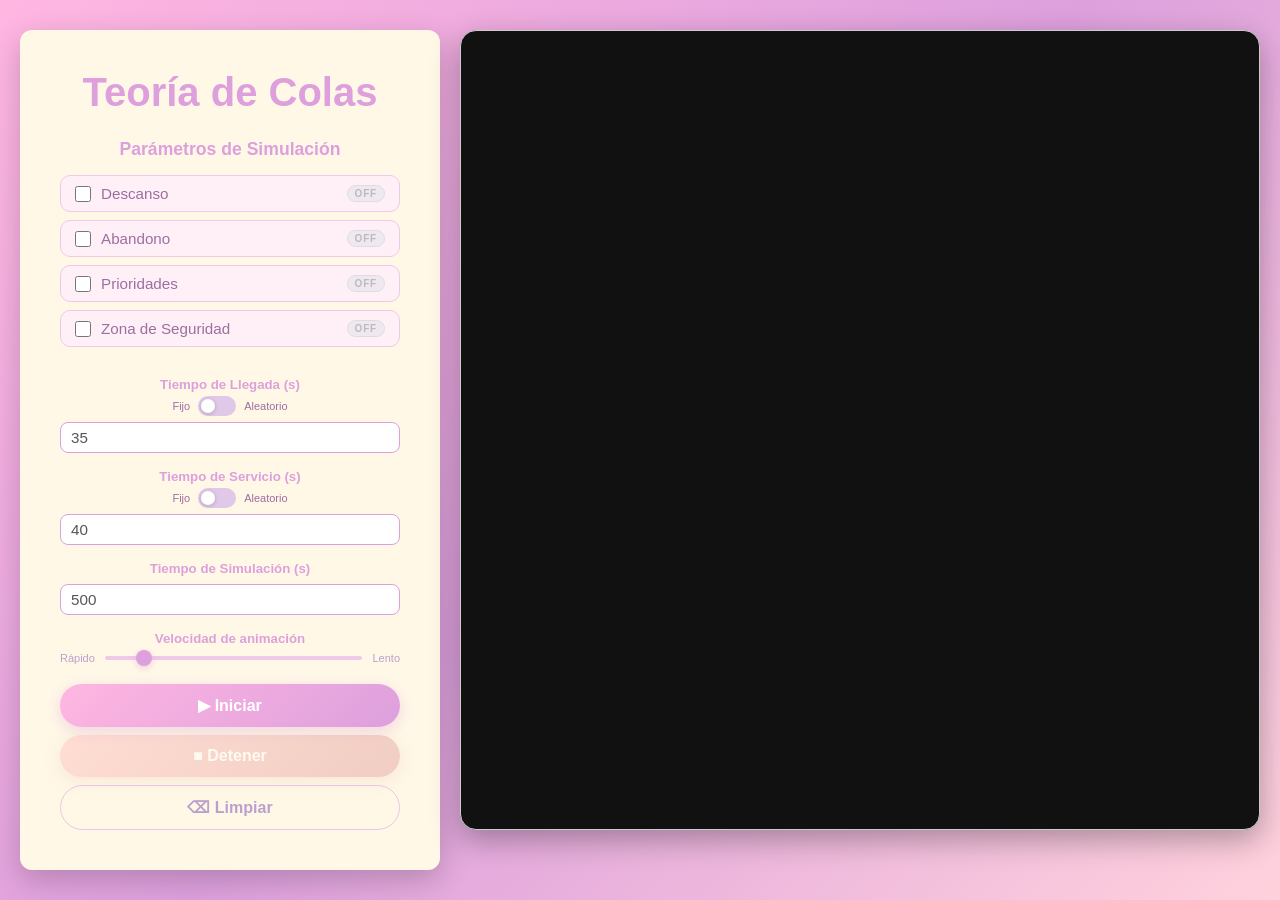
==== index.html @ 607d8e9c "Motor y vista modificados para tiempo aleatorio" ====
<!doctype html>
<html lang="es">
<head>
  <meta charset="UTF-8" />
  <meta name="viewport" content="width=device-width, initial-scale=1.0" />
  <title>Teoría de Colas</title>
  <link rel="stylesheet" href="style.css" />
</head>
<body>

  <div class="layout">

    <!-- COLUMNA IZQUIERDA: config -->
    <div class="container">
      <h1>Teoría de Colas</h1>
      <p><strong>Parámetros de Simulación</strong></p>

      <div class="modifiers">

        <!-- DESCANSO -->
        <div class="mod-item">
          <label class="mod-header">
            <input type="checkbox" class="modificador-check" data-mod="descanso" />
            <span>Descanso</span>
            <span class="mod-badge" id="badge_descanso">OFF</span>
          </label>
          <div class="mod-param" id="param-row_descanso">

            <span class="param-label">Duración descanso ΔD (s)</span>
            <div class="tiempo-control">
              <div class="switch-row">
                <span class="switch-label">Fijo</span>
                <label class="switch">
                  <input type="checkbox" class="modo-switch" data-key="deltaD" disabled />
                  <span class="slider-switch"></span>
                </label>
                <span class="switch-label">Aleatorio</span>
              </div>
              <div class="tc-fijo" id="fijo_deltaD">
                <input type="number" disabled id="param_descanso" placeholder="Descanso (s)" value="60" />
              </div>
              <div class="tc-aleatorio" id="alea_deltaD" style="display:none">
                <input type="number" disabled class="rango-min" data-key="deltaD" placeholder="Mín (s)" value="40" />
                <input type="number" disabled class="rango-max" data-key="deltaD" placeholder="Máx (s)" value="80" />
              </div>
            </div>

            <span class="param-label">Duración trabajo ΔT (s)</span>
            <div class="tiempo-control">
              <div class="switch-row">
                <span class="switch-label">Fijo</span>
                <label class="switch">
                  <input type="checkbox" class="modo-switch" data-key="deltaT" disabled />
                  <span class="slider-switch"></span>
                </label>
                <span class="switch-label">Aleatorio</span>
              </div>
              <div class="tc-fijo" id="fijo_deltaT">
                <input type="number" disabled id="param_descanso_trabajo" placeholder="Trabajo (s)" value="30" />
              </div>
              <div class="tc-aleatorio" id="alea_deltaT" style="display:none">
                <input type="number" disabled class="rango-min" data-key="deltaT" placeholder="Mín (s)" value="20" />
                <input type="number" disabled class="rango-max" data-key="deltaT" placeholder="Máx (s)" value="40" />
              </div>
            </div>

          </div>
        </div>

        <!-- ABANDONO -->
        <div class="mod-item">
          <label class="mod-header">
            <input type="checkbox" class="modificador-check" data-mod="abandono" />
            <span>Abandono</span>
            <span class="mod-badge" id="badge_abandono">OFF</span>
          </label>
          <div class="mod-param" id="param-row_abandono">
            <span class="param-label">Paciencia del cliente (s)</span>
            <div class="tiempo-control">
              <div class="switch-row">
                <span class="switch-label">Fijo</span>
                <label class="switch">
                  <input type="checkbox" class="modo-switch" data-key="abandono" disabled />
                  <span class="slider-switch"></span>
                </label>
                <span class="switch-label">Aleatorio</span>
              </div>
              <div class="tc-fijo" id="fijo_abandono">
                <input type="number" disabled id="param_abandono" placeholder="Paciencia (s)" value="10" />
              </div>
              <div class="tc-aleatorio" id="alea_abandono" style="display:none">
                <input type="number" disabled class="rango-min" data-key="abandono" placeholder="Mín (s)" value="5" />
                <input type="number" disabled class="rango-max" data-key="abandono" placeholder="Máx (s)" value="20" />
              </div>
            </div>
          </div>
        </div>

        <!-- PRIORIDADES -->
        <div class="mod-item">
          <label class="mod-header">
            <input type="checkbox" class="modificador-check" data-mod="prioridades" />
            <span>Prioridades</span>
            <span class="mod-badge" id="badge_prioridades">OFF</span>
          </label>
          <div class="mod-param" id="param-row_prioridades">
            <span class="param-label">Intervalo llegada tipo B (s)</span>
            <input type="number" disabled id="param_prioridades" placeholder="tLL tipo B (s)" value="45" />
          </div>
        </div>

        <!-- SEGURIDAD -->
        <div class="mod-item">
          <label class="mod-header">
            <input type="checkbox" class="modificador-check" data-mod="seguridad" />
            <span>Zona de Seguridad</span>
            <span class="mod-badge" id="badge_seguridad">OFF</span>
          </label>
          <div class="mod-param" id="param-row_seguridad">
            <span class="param-label">Tiempo de cruce ZS (s)</span>
            <div class="tiempo-control">
              <div class="switch-row">
                <span class="switch-label">Fijo</span>
                <label class="switch">
                  <input type="checkbox" class="modo-switch" data-key="seguridad" disabled />
                  <span class="slider-switch"></span>
                </label>
                <span class="switch-label">Aleatorio</span>
              </div>
              <div class="tc-fijo" id="fijo_seguridad">
                <input type="number" disabled id="param_seguridad" placeholder="Tiempo cruce ZS (s)" value="5" />
              </div>
              <div class="tc-aleatorio" id="alea_seguridad" style="display:none">
                <input type="number" disabled class="rango-min" data-key="seguridad" placeholder="Mín (s)" value="3" />
                <input type="number" disabled class="rango-max" data-key="seguridad" placeholder="Máx (s)" value="10" />
              </div>
            </div>
          </div>
        </div>

      </div>

      <br />

      <!-- TIEMPO DE LLEGADA -->
      <h5>Tiempo de Llegada (s)</h5>
      <div class="tiempo-control">
        <div class="switch-row">
          <span class="switch-label">Fijo</span>
          <label class="switch">
            <input type="checkbox" class="modo-switch" data-key="tLL" />
            <span class="slider-switch"></span>
          </label>
          <span class="switch-label">Aleatorio</span>
        </div>
        <div class="tc-fijo" id="fijo_tLL">
          <input type="number" id="tiempoLlegada" value="35" />
        </div>
        <div class="tc-aleatorio" id="alea_tLL" style="display:none">
          <input type="number" class="rango-min" data-key="tLL" placeholder="Mín (s)" value="20" />
          <input type="number" class="rango-max" data-key="tLL" placeholder="Máx (s)" value="50" />
        </div>
      </div>

      <!-- TIEMPO DE SERVICIO -->
      <h5>Tiempo de Servicio (s)</h5>
      <div class="tiempo-control">
        <div class="switch-row">
          <span class="switch-label">Fijo</span>
          <label class="switch">
            <input type="checkbox" class="modo-switch" data-key="tS" />
            <span class="slider-switch"></span>
          </label>
          <span class="switch-label">Aleatorio</span>
        </div>
        <div class="tc-fijo" id="fijo_tS">
          <input type="number" id="tiempoServicio" value="40" />
        </div>
        <div class="tc-aleatorio" id="alea_tS" style="display:none">
          <input type="number" class="rango-min" data-key="tS" placeholder="Mín (s)" value="25" />
          <input type="number" class="rango-max" data-key="tS" placeholder="Máx (s)" value="55" />
        </div>
      </div>

      <h5>Tiempo de Simulación (s)</h5>
      <input type="number" id="tiempoSimulacion" value="500" />

      <h5>Velocidad de animación</h5>
      <div class="slider-row">
        <span class="slider-label">Rápido</span>
        <input type="range" id="velocidad" min="20" max="800" value="120" step="20" />
        <span class="slider-label">Lento</span>
      </div>

      <div class="botones">
        <button id="btnIniciar" onclick="iniciarSimulacion()">▶ Iniciar</button>
        <button id="btnDetener" onclick="detenerSimulacion()" disabled>■ Detener</button>
        <button class="btn-limpiar" onclick="limpiarConsola()">⌫ Limpiar</button>
      </div>
    </div>

    <!-- COLUMNA DERECHA: consola -->
    <div id="consoleBox"></div>

  </div>

  <!-- Orden obligatorio: motor → modificadores → ui -->
  <script src="motor.js"></script>
  <script src="modificadores/descanso.js"></script>
  <script src="modificadores/abandono.js"></script>
  <script src="modificadores/prioridades.js"></script>
  <script src="modificadores/seguridad.js"></script>
  <script src="ui.js"></script>

</body>
</html>
---- style.css ----
/* ─── RESET ─────────────────────────────────────────────────── */
* {
  margin: 0;
  padding: 0;
  box-sizing: border-box;
}

/* ─── BODY — tu gradiente rosa ──────────────────────────────── */
body {
  font-family: 'Segoe UI', Tahoma, Geneva, Verdana, sans-serif;
  background: linear-gradient(135deg, #FFB6E1 0%, #DDA0DD 50%, #FFD1DC 100%);
  min-height: 100vh;
  display: flex;
  justify-content: center;
  align-items: center;
  padding: 20px;
}

/* ─── LAYOUT DOS COLUMNAS ───────────────────────────────────── */
.layout {
  display: flex;
  gap: 20px;
  align-items: flex-start;
  width: 100%;
  max-width: 1700px;
}

/* ─── CONTAINER (columna izquierda) — tu estilo crema ───────── */
.container {
  background-color: #FFF8E7;
  border-radius: 12px;
  box-shadow: 0 10px 30px rgba(0, 0, 0, 0.2);
  padding: 40px;
  text-align: center;
  width: 420px;
  flex-shrink: 0;
}

h1 {
  color: #DDA0DD;
  font-size: 2.5em;
  margin-bottom: 20px;
}

h5 {
  color: #DDA0DD;
  margin-top: 12px;
  margin-bottom: 4px;
}

p {
  color: #DDA0DD;
  font-size: 1.1em;
  line-height: 1.6;
}

/* ─── INPUTS BASE ───────────────────────────────────────────── */
input[type="number"] {
  width: 100%;
  margin-top: 4px;
  margin-bottom: 4px;
  padding: 6px 10px;
  border: 1px solid #DDA0DD;
  border-radius: 8px;
  font-size: 0.95em;
  background: #fff;
  color: #555;
}

/* ─── MODIFICADORES ─────────────────────────────────────────── */
.modifiers {
  display: flex;
  flex-direction: column;
  gap: 8px;
  margin-top: 12px;
}

.mod-item {
  background: #fff0f8;
  border: 1px solid #f0c8e8;
  border-radius: 10px;
  overflow: hidden;
  transition: border-color 0.2s;
}

.mod-item:has(.modificador-check:checked) {
  border-color: #DDA0DD;
}

.mod-header {
  display: flex;
  align-items: center;
  gap: 10px;
  padding: 9px 14px;
  cursor: pointer;
  user-select: none;
}

.mod-header input[type="checkbox"] {
  width: 16px;
  height: 16px;
  accent-color: #DDA0DD;
  cursor: pointer;
  flex-shrink: 0;
}

.mod-header span:nth-child(2) {
  flex: 1;
  text-align: left;
  color: #9b6fa0;
  font-size: 0.95em;
}

/* Badge ON/OFF */
.mod-badge {
  font-size: 10px;
  font-weight: 700;
  letter-spacing: 0.08em;
  color: #bbb;
  background: #f0e8f0;
  border: 1px solid #ddd;
  padding: 2px 7px;
  border-radius: 20px;
  transition: all 0.2s;
}

.mod-badge.on {
  color: #DDA0DD;
  border-color: #DDA0DD;
  background: #fde8ff;
}

/* Panel del parámetro: animación de apertura.
   max-height debe ser suficientemente grande para contener cualquier
   combinación de campos (incluyendo dos bloques fijo/aleatorio en Descanso).
   Usamos 600px como techo generoso; la animación igual se ve fluida. */
.mod-param {
  max-height: 0;
  overflow: hidden;
  transition: max-height 0.4s ease, padding 0.25s;
}

.mod-param.activo {
  max-height: 600px;
  padding: 0 14px 10px;
}

.param-label {
  display: block;
  font-size: 11px;
  color: #9b6fa0;
  text-align: left;
  margin-top: 6px;
  margin-bottom: 2px;
}

.mod-param input[type="number"] {
  width: 100%;
  margin: 0;
  border-color: #e8c8e8;
}

/* ─── SLIDER ────────────────────────────────────────────────── */
.slider-row {
  display: flex;
  align-items: center;
  gap: 10px;
  margin-top: 6px;
}

.slider-label {
  font-size: 11px;
  color: #bba0cc;
  white-space: nowrap;
}

input[type="range"] {
  flex: 1;
  -webkit-appearance: none;
  appearance: none;
  height: 4px;
  background: #f0c8e8;
  border-radius: 2px;
  outline: none;
}

input[type="range"]::-webkit-slider-thumb {
  -webkit-appearance: none;
  width: 16px;
  height: 16px;
  border-radius: 50%;
  background: #DDA0DD;
  cursor: pointer;
  box-shadow: 0 2px 6px rgba(221,160,221,0.5);
}

/* ─── BOTONES ───────────────────────────────────────────────── */
.botones {
  display: flex;
  flex-direction: column;
  gap: 8px;
  margin-top: 20px;
}

button {
  background: linear-gradient(135deg, #FFB6E1 0%, #DDA0DD 100%);
  color: white;
  border: none;
  padding: 12px 30px;
  font-size: 1em;
  border-radius: 25px;
  cursor: pointer;
  font-weight: bold;
  box-shadow: 0 4px 15px rgba(221, 160, 221, 0.4);
  transition: all 0.3s ease;
  width: 100%;
}

button:hover:not(:disabled) {
  transform: translateY(-2px);
  box-shadow: 0 6px 20px rgba(221, 160, 221, 0.6);
}

button:active:not(:disabled) {
  transform: translateY(0);
  box-shadow: 0 2px 10px rgba(221, 160, 221, 0.4);
}

button:disabled {
  opacity: 0.4;
  cursor: not-allowed;
}

/* Botón detener */
#btnDetener {
  background: linear-gradient(135deg, #ffb6b6 0%, #dd9090 100%);
  box-shadow: 0 4px 15px rgba(221, 144, 144, 0.4);
}

/* Botón limpiar */
.btn-limpiar {
  background: transparent;
  color: #bba0cc;
  border: 1.5px solid #e8c8e8;
  box-shadow: none;
}

.btn-limpiar:hover {
  background: #fde8ff;
  color: #DDA0DD;
  transform: translateY(-2px);
  box-shadow: none;
}

/* ─── CONSOLA (columna derecha) — tu estilo oscuro ──────────── */
#consoleBox {
  flex: 1;
  min-width: 0;
  height: calc(100vh - 40px);
  max-height: 800px;
  border: 1px solid #ccc;
  padding: 16px;
  overflow-x: auto;
  overflow-y: auto;
  background: #111;
  color: rgb(253, 234, 255);
  font-family: monospace;
  font-size: 13px;
  border-radius: 16px;
  text-align: center;
  line-height: 1.7;
  box-shadow: 0 10px 30px rgba(0, 0, 0, 0.3);
}

/* Cada fila de la consola no rompe línea para mantener el alineado de tabla */
#consoleBox div {
  white-space: nowrap;
}

#consoleBox::-webkit-scrollbar       { width: 6px; height: 6px; }
#consoleBox::-webkit-scrollbar-track { background: transparent; }
#consoleBox::-webkit-scrollbar-thumb {
  background: #442244;
  border-radius: 3px;
}

/* ─── RESPONSIVE ────────────────────────────────────────────── */
@media (max-width: 800px) {
  .layout {
    flex-direction: column;
    align-items: center;
  }

  .container {
    width: 100%;
    max-width: 500px;
  }

  #consoleBox {
    width: 100%;
    height: 400px;
  }
}
/* ─── TIEMPO-CONTROL (switch fijo/aleatorio + campos) ───────── */
.tiempo-control {
  margin-top: 4px;
  margin-bottom: 4px;
}

.switch-row {
  display: flex;
  align-items: center;
  justify-content: center;
  gap: 8px;
  margin-bottom: 6px;
}

.switch-label {
  font-size: 11px;
  color: #9b6fa0;
  white-space: nowrap;
}

/* Toggle switch */
.switch {
  position: relative;
  display: inline-block;
  width: 38px;
  height: 20px;
  flex-shrink: 0;
}

.switch input {
  opacity: 0;
  width: 0;
  height: 0;
}

.slider-switch {
  position: absolute;
  cursor: pointer;
  inset: 0;
  background: #e0c8e8;
  border-radius: 20px;
  transition: background 0.25s;
}

.slider-switch::before {
  content: "";
  position: absolute;
  width: 14px;
  height: 14px;
  left: 3px;
  top: 3px;
  background: white;
  border-radius: 50%;
  transition: transform 0.25s;
  box-shadow: 0 1px 4px rgba(0,0,0,0.2);
}

.switch input:checked + .slider-switch {
  background: #DDA0DD;
}

.switch input:checked + .slider-switch::before {
  transform: translateX(18px);
}

.switch input:disabled + .slider-switch {
  opacity: 0.4;
  cursor: not-allowed;
}

/* Campos fijo y aleatorio */
.tc-fijo input[type="number"],
.tc-aleatorio input[type="number"] {
  width: 100%;
  margin: 0 0 4px 0;
}

.tc-aleatorio {
  display: flex;
  gap: 6px;
}

.tc-aleatorio input[type="number"] {
  flex: 1;
  margin: 0;
}

/* Error de rango */
.rango-error {
  font-size: 11px;
  color: #d44;
  text-align: left;
  margin-top: 2px;
  display: none;
}

.rango-error.visible {
  display: block;
}
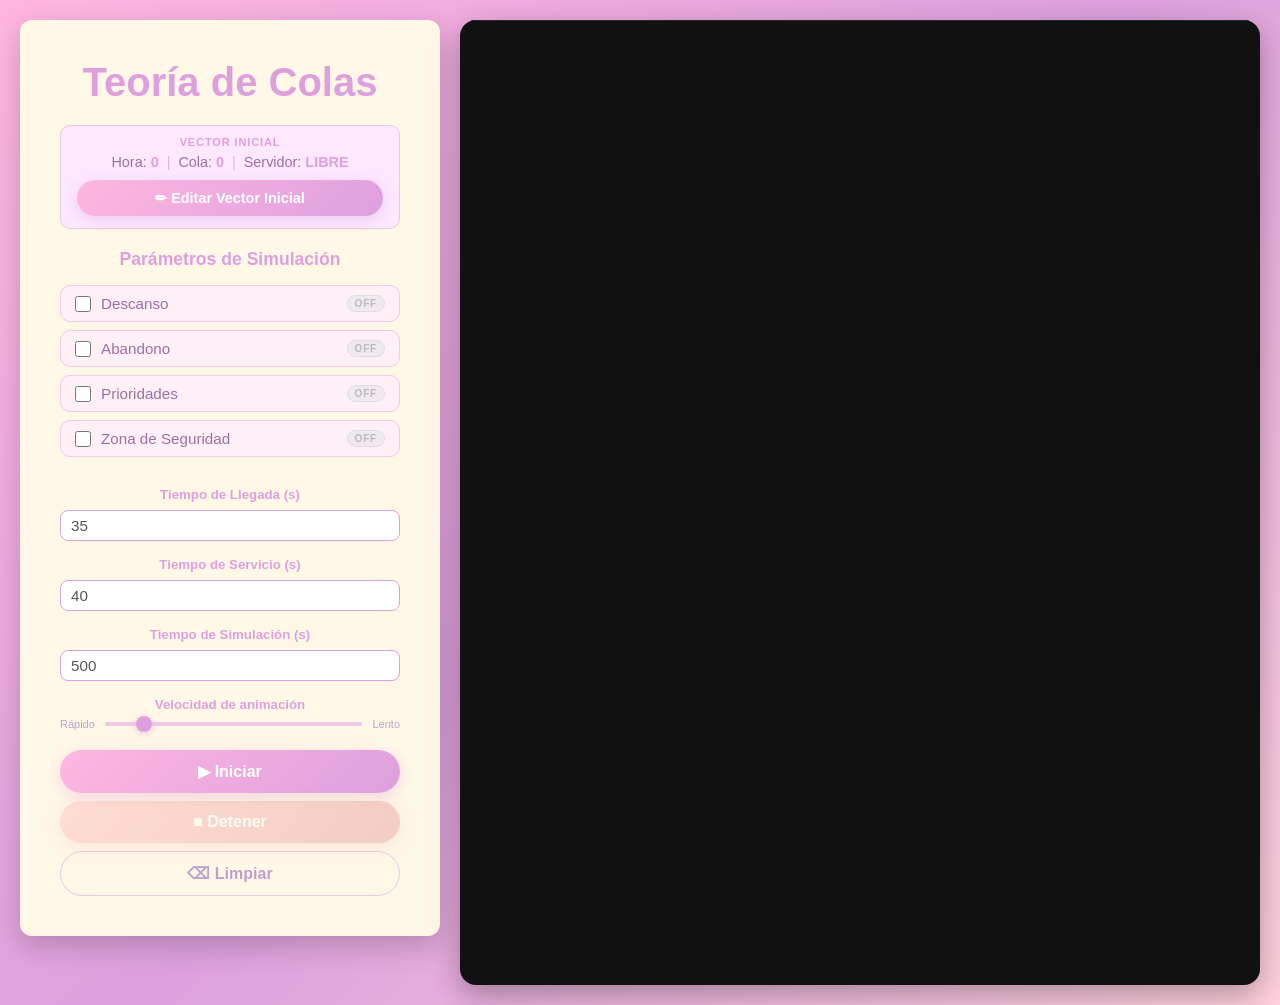
==== commit b1526dcb: "add vector inicial display and editable modal with modifier support Co-Authored-By: Claude Sonnet 4." ====
--- a/index.html
+++ b/index.html
@@ -12,12 +12,26 @@
 
     <!-- COLUMNA IZQUIERDA: config -->
     <div class="container">
+
       <h1>Teoría de Colas</h1>
+
+      <!-- ─── VECTOR INICIAL ─────────────────────────────────── -->
+      <div class="vector-display">
+        <span class="vector-title">Vector Inicial</span>
+        <div class="vector-values">
+          <span>Hora:&nbsp;<b id="vi_disp_hora">0</b></span>
+          <span class="vi-sep">|</span>
+          <span>Cola:&nbsp;<b id="vi_disp_cola">0</b></span>
+          <span class="vi-sep">|</span>
+          <span>Servidor:&nbsp;<b id="vi_disp_servidor">LIBRE</b></span>
+        </div>
+        <button onclick="abrirModalVector()">✏ Editar Vector Inicial</button>
+      </div>
+
       <p><strong>Parámetros de Simulación</strong></p>
 
       <div class="modifiers">
 
-        <!-- DESCANSO -->
         <div class="mod-item">
           <label class="mod-header">
             <input type="checkbox" class="modificador-check" data-mod="descanso" />
@@ -25,49 +39,13 @@
             <span class="mod-badge" id="badge_descanso">OFF</span>
           </label>
           <div class="mod-param" id="param-row_descanso">
-
             <span class="param-label">Duración descanso ΔD (s)</span>
-            <div class="tiempo-control">
-              <div class="switch-row">
-                <span class="switch-label">Fijo</span>
-                <label class="switch">
-                  <input type="checkbox" class="modo-switch" data-key="deltaD" disabled />
-                  <span class="slider-switch"></span>
-                </label>
-                <span class="switch-label">Aleatorio</span>
-              </div>
-              <div class="tc-fijo" id="fijo_deltaD">
-                <input type="number" disabled id="param_descanso" placeholder="Descanso (s)" value="60" />
-              </div>
-              <div class="tc-aleatorio" id="alea_deltaD" style="display:none">
-                <input type="number" disabled class="rango-min" data-key="deltaD" placeholder="Mín (s)" value="40" />
-                <input type="number" disabled class="rango-max" data-key="deltaD" placeholder="Máx (s)" value="80" />
-              </div>
-            </div>
-
+            <input type="number" disabled id="param_descanso" placeholder="Descanso (s)" value="60" />
             <span class="param-label">Duración trabajo ΔT (s)</span>
-            <div class="tiempo-control">
-              <div class="switch-row">
-                <span class="switch-label">Fijo</span>
-                <label class="switch">
-                  <input type="checkbox" class="modo-switch" data-key="deltaT" disabled />
-                  <span class="slider-switch"></span>
-                </label>
-                <span class="switch-label">Aleatorio</span>
-              </div>
-              <div class="tc-fijo" id="fijo_deltaT">
-                <input type="number" disabled id="param_descanso_trabajo" placeholder="Trabajo (s)" value="30" />
-              </div>
-              <div class="tc-aleatorio" id="alea_deltaT" style="display:none">
-                <input type="number" disabled class="rango-min" data-key="deltaT" placeholder="Mín (s)" value="20" />
-                <input type="number" disabled class="rango-max" data-key="deltaT" placeholder="Máx (s)" value="40" />
-              </div>
-            </div>
-
+            <input type="number" disabled id="param_descanso_trabajo" placeholder="Trabajo (s)" value="30" />
           </div>
         </div>
 
-        <!-- ABANDONO -->
         <div class="mod-item">
           <label class="mod-header">
             <input type="checkbox" class="modificador-check" data-mod="abandono" />
@@ -75,28 +53,10 @@
             <span class="mod-badge" id="badge_abandono">OFF</span>
           </label>
           <div class="mod-param" id="param-row_abandono">
-            <span class="param-label">Paciencia del cliente (s)</span>
-            <div class="tiempo-control">
-              <div class="switch-row">
-                <span class="switch-label">Fijo</span>
-                <label class="switch">
-                  <input type="checkbox" class="modo-switch" data-key="abandono" disabled />
-                  <span class="slider-switch"></span>
-                </label>
-                <span class="switch-label">Aleatorio</span>
-              </div>
-              <div class="tc-fijo" id="fijo_abandono">
-                <input type="number" disabled id="param_abandono" placeholder="Paciencia (s)" value="10" />
-              </div>
-              <div class="tc-aleatorio" id="alea_abandono" style="display:none">
-                <input type="number" disabled class="rango-min" data-key="abandono" placeholder="Mín (s)" value="5" />
-                <input type="number" disabled class="rango-max" data-key="abandono" placeholder="Máx (s)" value="20" />
-              </div>
-            </div>
+            <input type="number" disabled id="param_abandono" placeholder="Paciencia (s)" value="10" />
           </div>
         </div>
 
-        <!-- PRIORIDADES -->
         <div class="mod-item">
           <label class="mod-header">
             <input type="checkbox" class="modificador-check" data-mod="prioridades" />
@@ -109,7 +69,6 @@
           </div>
         </div>
 
-        <!-- SEGURIDAD -->
         <div class="mod-item">
           <label class="mod-header">
             <input type="checkbox" class="modificador-check" data-mod="seguridad" />
@@ -117,24 +76,7 @@
             <span class="mod-badge" id="badge_seguridad">OFF</span>
           </label>
           <div class="mod-param" id="param-row_seguridad">
-            <span class="param-label">Tiempo de cruce ZS (s)</span>
-            <div class="tiempo-control">
-              <div class="switch-row">
-                <span class="switch-label">Fijo</span>
-                <label class="switch">
-                  <input type="checkbox" class="modo-switch" data-key="seguridad" disabled />
-                  <span class="slider-switch"></span>
-                </label>
-                <span class="switch-label">Aleatorio</span>
-              </div>
-              <div class="tc-fijo" id="fijo_seguridad">
-                <input type="number" disabled id="param_seguridad" placeholder="Tiempo cruce ZS (s)" value="5" />
-              </div>
-              <div class="tc-aleatorio" id="alea_seguridad" style="display:none">
-                <input type="number" disabled class="rango-min" data-key="seguridad" placeholder="Mín (s)" value="3" />
-                <input type="number" disabled class="rango-max" data-key="seguridad" placeholder="Máx (s)" value="10" />
-              </div>
-            </div>
+            <input type="number" disabled id="param_seguridad" placeholder="Tiempo cruce ZS (s)" value="5" />
           </div>
         </div>
 
@@ -142,45 +84,11 @@
 
       <br />
 
-      <!-- TIEMPO DE LLEGADA -->
       <h5>Tiempo de Llegada (s)</h5>
-      <div class="tiempo-control">
-        <div class="switch-row">
-          <span class="switch-label">Fijo</span>
-          <label class="switch">
-            <input type="checkbox" class="modo-switch" data-key="tLL" />
-            <span class="slider-switch"></span>
-          </label>
-          <span class="switch-label">Aleatorio</span>
-        </div>
-        <div class="tc-fijo" id="fijo_tLL">
-          <input type="number" id="tiempoLlegada" value="35" />
-        </div>
-        <div class="tc-aleatorio" id="alea_tLL" style="display:none">
-          <input type="number" class="rango-min" data-key="tLL" placeholder="Mín (s)" value="20" />
-          <input type="number" class="rango-max" data-key="tLL" placeholder="Máx (s)" value="50" />
-        </div>
-      </div>
+      <input type="number" id="tiempoLlegada" value="35" />
 
-      <!-- TIEMPO DE SERVICIO -->
       <h5>Tiempo de Servicio (s)</h5>
-      <div class="tiempo-control">
-        <div class="switch-row">
-          <span class="switch-label">Fijo</span>
-          <label class="switch">
-            <input type="checkbox" class="modo-switch" data-key="tS" />
-            <span class="slider-switch"></span>
-          </label>
-          <span class="switch-label">Aleatorio</span>
-        </div>
-        <div class="tc-fijo" id="fijo_tS">
-          <input type="number" id="tiempoServicio" value="40" />
-        </div>
-        <div class="tc-aleatorio" id="alea_tS" style="display:none">
-          <input type="number" class="rango-min" data-key="tS" placeholder="Mín (s)" value="25" />
-          <input type="number" class="rango-max" data-key="tS" placeholder="Máx (s)" value="55" />
-        </div>
-      </div>
+      <input type="number" id="tiempoServicio" value="40" />
 
       <h5>Tiempo de Simulación (s)</h5>
       <input type="number" id="tiempoSimulacion" value="500" />
@@ -199,9 +107,34 @@
       </div>
     </div>
 
-    <!-- COLUMNA DERECHA: consola -->
-    <div id="consoleBox"></div>
+    <!-- COLUMNA DERECHA: panel de salida -->
+    <div id="outputPanel">
+      <div id="infoBar"></div>
+      <div id="tableWrapper">
+        <table id="eventTable">
+          <thead id="eventHead"></thead>
+          <tbody id="eventBody"></tbody>
+        </table>
+      </div>
+    </div>
 
+  </div>
+
+  <!-- ─── MODAL VECTOR INICIAL ────────────────────────────── -->
+  <div class="modal-overlay" id="modalVector">
+    <div class="modal-box">
+      <div class="modal-header">
+        <span class="modal-title">Editar Vector Inicial</span>
+        <button class="modal-close-btn" onclick="cerrarModalVector()">✕</button>
+      </div>
+      <div class="modal-scroll-wrap">
+        <div id="vectorModalContent"></div>
+      </div>
+      <div class="modal-footer">
+        <button onclick="guardarVectorInicial()">✓ Guardar</button>
+        <button class="btn-limpiar" onclick="resetVectorInicial()">⌫ Restablecer</button>
+      </div>
+    </div>
   </div>
 
   <!-- Orden obligatorio: motor → modificadores → ui -->
@@ -213,4 +146,4 @@
   <script src="ui.js"></script>
 
 </body>
-</html>
+</html>
--- a/style.css
+++ b/style.css
@@ -130,18 +130,15 @@
   background: #fde8ff;
 }
 
-/* Panel del parámetro: animación de apertura.
-   max-height debe ser suficientemente grande para contener cualquier
-   combinación de campos (incluyendo dos bloques fijo/aleatorio en Descanso).
-   Usamos 600px como techo generoso; la animación igual se ve fluida. */
+/* Panel del parámetro: animación de apertura */
 .mod-param {
   max-height: 0;
   overflow: hidden;
-  transition: max-height 0.4s ease, padding 0.25s;
+  transition: max-height 0.25s ease, padding 0.25s;
 }
 
 .mod-param.activo {
-  max-height: 600px;
+  max-height: 140px;
   padding: 0 14px 10px;
 }
 
@@ -252,37 +249,393 @@
   box-shadow: none;
 }
 
-/* ─── CONSOLA (columna derecha) — tu estilo oscuro ──────────── */
-#consoleBox {
+/* ─── OUTPUT PANEL (columna derecha) ────────────────────────── */
+#outputPanel {
   flex: 1;
   min-width: 0;
-  height: calc(100vh - 40px);
-  max-height: 800px;
-  border: 1px solid #ccc;
-  padding: 16px;
+  height: 965px;
+  max-height: 965px;
+  display: flex;
+  flex-direction: column;
+  background: #111;
+  border-radius: 16px;
+  overflow: hidden;
+  box-shadow: 0 10px 30px rgba(0, 0, 0, 0.3);
+}
+
+/* ─── INFO BAR (parámetros izq | estadísticas der) ──────────── */
+#infoBar {
+  display: flex;
+  align-items: stretch;
+  background: #1a1a1a;
+  border-bottom: 1px solid #2a2a2a;
+  flex-shrink: 0;
+  min-height: 0;
+}
+
+#infoLeft, #infoRight {
+  flex: 1;
+  padding: 14px 18px;
+  font-family: monospace;
+  font-size: 12px;
+  color: #aaa;
+  overflow-y: auto;
+  max-height: 190px;
+}
+
+#infoLeft  { border-right: 1px solid #2a2a2a; }
+
+#infoLeft::-webkit-scrollbar, #infoRight::-webkit-scrollbar { width: 4px; }
+#infoLeft::-webkit-scrollbar-track, #infoRight::-webkit-scrollbar-track { background: transparent; }
+#infoLeft::-webkit-scrollbar-thumb, #infoRight::-webkit-scrollbar-thumb { background: #442244; border-radius: 3px; }
+
+/* Título de sección */
+.info-title {
+  font-size: 12px;
+  font-weight: 700;
+  color: #fde8ff;
+  letter-spacing: 0.05em;
+  margin-bottom: 8px;
+}
+
+/* Separador horizontal */
+.info-sep {
+  border: none;
+  border-top: 1px solid #2a2a2a;
+  margin: 8px 0;
+}
+
+/* Fila de parámetros: clave + valor destacado */
+.info-params {
+  color: #777;
+  line-height: 2;
+  margin-bottom: 10px;
+}
+.info-params b { color: #fde8ff; font-weight: 600; }
+.param-sep     { color: #333; }
+
+/* Etiqueta pequeña sobre los badges */
+.info-label {
+  font-size: 10px;
+  color: #555;
+  letter-spacing: 0.08em;
+  text-transform: uppercase;
+  margin-bottom: 7px;
+  margin-top: 6px;
+}
+
+/* Contenedor de badges de modificadores */
+.mod-badges { display: flex; flex-wrap: wrap; gap: 6px; }
+
+.mod-badge-pill {
+  font-size: 10px;
+  font-weight: 700;
+  padding: 3px 10px;
+  border-radius: 20px;
+  letter-spacing: 0.07em;
+  text-transform: uppercase;
+  white-space: nowrap;
+}
+
+.mod-badge-pill.descanso    { color: #7fefaa; background: rgba(26, 74, 34, 0.55); border: 1px solid #2d9a45; }
+.mod-badge-pill.abandono    { color: #ffc55a; background: rgba(74, 52,  0, 0.55); border: 1px solid #c8880a; }
+.mod-badge-pill.seguridad   { color: #6bb8ff; background: rgba(13, 42, 90, 0.55); border: 1px solid #2068cc; }
+.mod-badge-pill.prioridades { color: #c47dff; background: rgba(58, 13, 96, 0.55); border: 1px solid #7a30cc; }
+
+/* Filas de estadísticas */
+.stat-row {
+  display: flex;
+  justify-content: space-between;
+  padding: 4px 0;
+  line-height: 1.7;
+}
+.stat-label { color: #888; }
+.stat-value { color: #fde8ff; font-weight: 700; }
+
+/* ─── TABLE WRAPPER (scroll interno) ────────────────────────── */
+#tableWrapper {
+  flex: 1;
+  min-height: 0;
+  overflow-y: auto;
+  overflow-x: auto;
+}
+
+#tableWrapper::-webkit-scrollbar       { width: 6px; height: 6px; }
+#tableWrapper::-webkit-scrollbar-track { background: transparent; }
+#tableWrapper::-webkit-scrollbar-thumb { background: #442244; border-radius: 3px; }
+
+/* ─── TABLA DE EVENTOS ──────────────────────────────────────── */
+#eventTable {
+  width: 100%;
+  border-collapse: separate;
+  border-spacing: 0;
+  font-family: monospace;
+  font-size: 12px;
+  color: #eee;
+}
+
+/* Encabezados: sticky + fondo oscuro base */
+#eventTable th {
+  position: sticky;
+  top: 0;
+  z-index: 10;
+  padding: 9px 12px;
+  text-align: center;
+  font-weight: 700;
+  font-size: 11px;
+  letter-spacing: 0.06em;
+  white-space: nowrap;
+  background: #222;
+  color: #ccc;
+  border-right: 1px solid #333;
+  border-bottom: 2px solid #444;
+  min-width: 90px;
+}
+
+#eventTable th:first-child { min-width: 140px; text-align: left; padding-left: 14px; }
+
+/* Celdas de datos */
+#eventTable td {
+  padding: 5px 12px;
+  text-align: center;
+  white-space: nowrap;
+  border-right: 1px solid #1e1e1e;
+  border-bottom: 1px solid #1a1a1a;
+  background: #111;
+}
+
+#eventTable td:first-child { text-align: left; padding-left: 14px; }
+
+/* Filas alternas ligeramente más claras */
+#eventBody tr:nth-child(even) td { background: #161616; }
+
+/* ─── SEPARADOR VISUAL base → modificadores ─────────────────── */
+#eventTable th.sep-left,
+#eventTable td.sep-left {
+  border-left: 2px solid #555;
+}
+
+/* ─── COLORES POR MODIFICADOR ───────────────────────────────── */
+
+/* Descanso — verde */
+#eventTable th.mod-descanso {
+  background: #1a4a22;
+  color: #7fefaa;
+  border-bottom-color: #2d9a45;
+  border-right-color: #245c2e;
+}
+#eventTable td.mod-descanso                         { background: rgba(26,  74, 34, 0.18); }
+#eventBody tr:nth-child(even) td.mod-descanso       { background: rgba(26,  74, 34, 0.28); }
+
+/* Abandono — ámbar */
+#eventTable th.mod-abandono {
+  background: #4a3400;
+  color: #ffc55a;
+  border-bottom-color: #c8880a;
+  border-right-color: #5e4200;
+}
+#eventTable td.mod-abandono                         { background: rgba(74,  52,  0, 0.18); }
+#eventBody tr:nth-child(even) td.mod-abandono       { background: rgba(74,  52,  0, 0.28); }
+
+/* Seguridad — azul */
+#eventTable th.mod-seguridad {
+  background: #0d2a5a;
+  color: #6bb8ff;
+  border-bottom-color: #2068cc;
+  border-right-color: #112f66;
+}
+#eventTable td.mod-seguridad                        { background: rgba(13,  42, 90, 0.20); }
+#eventBody tr:nth-child(even) td.mod-seguridad      { background: rgba(13,  42, 90, 0.30); }
+
+/* Prioridades — violeta */
+#eventTable th.mod-prioridades {
+  background: #3a0d60;
+  color: #c47dff;
+  border-bottom-color: #7a30cc;
+  border-right-color: #430f6e;
+}
+#eventTable td.mod-prioridades                      { background: rgba(58,  13, 96, 0.18); }
+#eventBody tr:nth-child(even) td.mod-prioridades    { background: rgba(58,  13, 96, 0.28); }
+
+/* ─── VECTOR INICIAL DISPLAY ─────────────────────────────────── */
+.vector-display {
+  background: #fde8ff;
+  border: 1px solid #e8c8e8;
+  border-radius: 10px;
+  padding: 10px 16px 12px;
+  margin-bottom: 16px;
+  text-align: center;
+}
+
+.vector-title {
+  display: block;
+  font-size: 11px;
+  font-weight: 700;
+  letter-spacing: 0.08em;
+  color: #DDA0DD;
+  text-transform: uppercase;
+  margin-bottom: 6px;
+}
+
+.vector-values {
+  display: flex;
+  justify-content: center;
+  align-items: center;
+  gap: 8px;
+  font-size: 0.9em;
+  color: #9b6fa0;
+  margin-bottom: 10px;
+  flex-wrap: wrap;
+}
+
+.vector-values b { color: #DDA0DD; }
+.vi-sep { color: #d8b8e0; }
+
+.vector-display > button {
+  width: 100%;
+  padding: 10px 20px;
+  font-size: 0.9em;
+}
+
+/* ─── MODAL ──────────────────────────────────────────────────── */
+.modal-overlay {
+  display: none;
+  position: fixed;
+  inset: 0;
+  background: rgba(0, 0, 0, 0.45);
+  z-index: 1000;
+  justify-content: center;
+  align-items: center;
+}
+
+.modal-overlay.activo { display: flex; }
+
+.modal-box {
+  background: #FFF8E7;
+  border-radius: 16px;
+  box-shadow: 0 20px 60px rgba(0, 0, 0, 0.3);
+  width: 90vw;
+  max-width: 960px;
+  max-height: 85vh;
+  display: flex;
+  flex-direction: column;
+  overflow: hidden;
+}
+
+.modal-header {
+  display: flex;
+  justify-content: space-between;
+  align-items: center;
+  padding: 16px 24px;
+  border-bottom: 1px solid #f0c8e8;
+  flex-shrink: 0;
+}
+
+.modal-title {
+  font-size: 1.1em;
+  font-weight: 700;
+  color: #DDA0DD;
+}
+
+.modal-close-btn {
+  background: transparent;
+  color: #bba0cc;
+  border: 1.5px solid #e8c8e8;
+  box-shadow: none;
+  width: 32px;
+  height: 32px;
+  padding: 0;
+  font-size: 1em;
+  border-radius: 50%;
+  flex-shrink: 0;
+}
+
+.modal-close-btn:hover {
+  background: #fde8ff;
+  color: #DDA0DD;
+  transform: none;
+  box-shadow: none;
+}
+
+.modal-scroll-wrap {
+  flex: 1;
   overflow-x: auto;
   overflow-y: auto;
-  background: #111;
-  color: rgb(253, 234, 255);
-  font-family: monospace;
+  padding: 20px 24px;
+}
+
+.modal-footer {
+  display: flex;
+  gap: 10px;
+  padding: 14px 24px;
+  border-top: 1px solid #f0c8e8;
+  flex-shrink: 0;
+}
+
+.modal-footer button { flex: 1; }
+
+/* ─── TABLA VECTOR INICIAL (dentro del modal) ─────────────────── */
+.vi-table {
+  border-collapse: separate;
+  border-spacing: 0;
+  min-width: 100%;
   font-size: 13px;
-  border-radius: 16px;
+}
+
+.vi-table th {
+  background: #f5e8ff;
+  color: #9b6fa0;
+  font-weight: 700;
+  font-size: 11px;
+  letter-spacing: 0.06em;
+  padding: 8px 14px;
   text-align: center;
-  line-height: 1.7;
-  box-shadow: 0 10px 30px rgba(0, 0, 0, 0.3);
-}
-
-/* Cada fila de la consola no rompe línea para mantener el alineado de tabla */
-#consoleBox div {
+  border: 1px solid #e8c8e8;
   white-space: nowrap;
-}
-
-#consoleBox::-webkit-scrollbar       { width: 6px; height: 6px; }
-#consoleBox::-webkit-scrollbar-track { background: transparent; }
-#consoleBox::-webkit-scrollbar-thumb {
-  background: #442244;
-  border-radius: 3px;
-}
+  min-width: 120px;
+}
+
+.vi-table td {
+  background: #fff;
+  padding: 8px 10px;
+  border: 1px solid #f0e0f0;
+  text-align: center;
+}
+
+.vi-table td input[type="number"],
+.vi-table td select {
+  width: 100%;
+  margin: 0;
+  padding: 5px 8px;
+  border: 1px solid #e0c0e0;
+  border-radius: 6px;
+  font-size: 0.9em;
+  background: #fdf5ff;
+  color: #555;
+  text-align: center;
+}
+
+.vi-table td select { cursor: pointer; }
+
+.vi-table th.sep-left,
+.vi-table td.sep-left { border-left: 2px solid #DDA0DD; }
+
+/* Modificadores — encabezados */
+.vi-table th.mod-descanso    { background: #1a4a22; color: #7fefaa; border-color: #245c2e; }
+.vi-table th.mod-abandono    { background: #4a3400; color: #ffc55a; border-color: #5e4200; }
+.vi-table th.mod-seguridad   { background: #0d2a5a; color: #6bb8ff; border-color: #112f66; }
+.vi-table th.mod-prioridades { background: #3a0d60; color: #c47dff; border-color: #430f6e; }
+
+/* Modificadores — celdas */
+.vi-table td.mod-descanso    { background: rgba(26, 74, 34, 0.10); }
+.vi-table td.mod-abandono    { background: rgba(74, 52,  0, 0.10); }
+.vi-table td.mod-seguridad   { background: rgba(13, 42, 90, 0.10); }
+.vi-table td.mod-prioridades { background: rgba(58, 13, 96, 0.10); }
+
+.vi-table td.mod-descanso input,    .vi-table td.mod-descanso select    { background: rgba(26,74,34,0.08); border-color: rgba(45,154,69,0.4);   color: #2a6030; }
+.vi-table td.mod-abandono input,    .vi-table td.mod-abandono select    { background: rgba(74,52,0,0.08);  border-color: rgba(200,136,10,0.4);  color: #6b4a00; }
+.vi-table td.mod-seguridad input,   .vi-table td.mod-seguridad select   { background: rgba(13,42,90,0.08); border-color: rgba(32,104,204,0.4);  color: #0d3070; }
+.vi-table td.mod-prioridades input, .vi-table td.mod-prioridades select { background: rgba(58,13,96,0.08); border-color: rgba(122,48,204,0.4);  color: #4a1080; }
 
 /* ─── RESPONSIVE ────────────────────────────────────────────── */
 @media (max-width: 800px) {
@@ -296,107 +649,8 @@
     max-width: 500px;
   }
 
-  #consoleBox {
+  #outputPanel {
     width: 100%;
     height: 400px;
   }
-}
-/* ─── TIEMPO-CONTROL (switch fijo/aleatorio + campos) ───────── */
-.tiempo-control {
-  margin-top: 4px;
-  margin-bottom: 4px;
-}
-
-.switch-row {
-  display: flex;
-  align-items: center;
-  justify-content: center;
-  gap: 8px;
-  margin-bottom: 6px;
-}
-
-.switch-label {
-  font-size: 11px;
-  color: #9b6fa0;
-  white-space: nowrap;
-}
-
-/* Toggle switch */
-.switch {
-  position: relative;
-  display: inline-block;
-  width: 38px;
-  height: 20px;
-  flex-shrink: 0;
-}
-
-.switch input {
-  opacity: 0;
-  width: 0;
-  height: 0;
-}
-
-.slider-switch {
-  position: absolute;
-  cursor: pointer;
-  inset: 0;
-  background: #e0c8e8;
-  border-radius: 20px;
-  transition: background 0.25s;
-}
-
-.slider-switch::before {
-  content: "";
-  position: absolute;
-  width: 14px;
-  height: 14px;
-  left: 3px;
-  top: 3px;
-  background: white;
-  border-radius: 50%;
-  transition: transform 0.25s;
-  box-shadow: 0 1px 4px rgba(0,0,0,0.2);
-}
-
-.switch input:checked + .slider-switch {
-  background: #DDA0DD;
-}
-
-.switch input:checked + .slider-switch::before {
-  transform: translateX(18px);
-}
-
-.switch input:disabled + .slider-switch {
-  opacity: 0.4;
-  cursor: not-allowed;
-}
-
-/* Campos fijo y aleatorio */
-.tc-fijo input[type="number"],
-.tc-aleatorio input[type="number"] {
-  width: 100%;
-  margin: 0 0 4px 0;
-}
-
-.tc-aleatorio {
-  display: flex;
-  gap: 6px;
-}
-
-.tc-aleatorio input[type="number"] {
-  flex: 1;
-  margin: 0;
-}
-
-/* Error de rango */
-.rango-error {
-  font-size: 11px;
-  color: #d44;
-  text-align: left;
-  margin-top: 2px;
-  display: none;
-}
-
-.rango-error.visible {
-  display: block;
 }
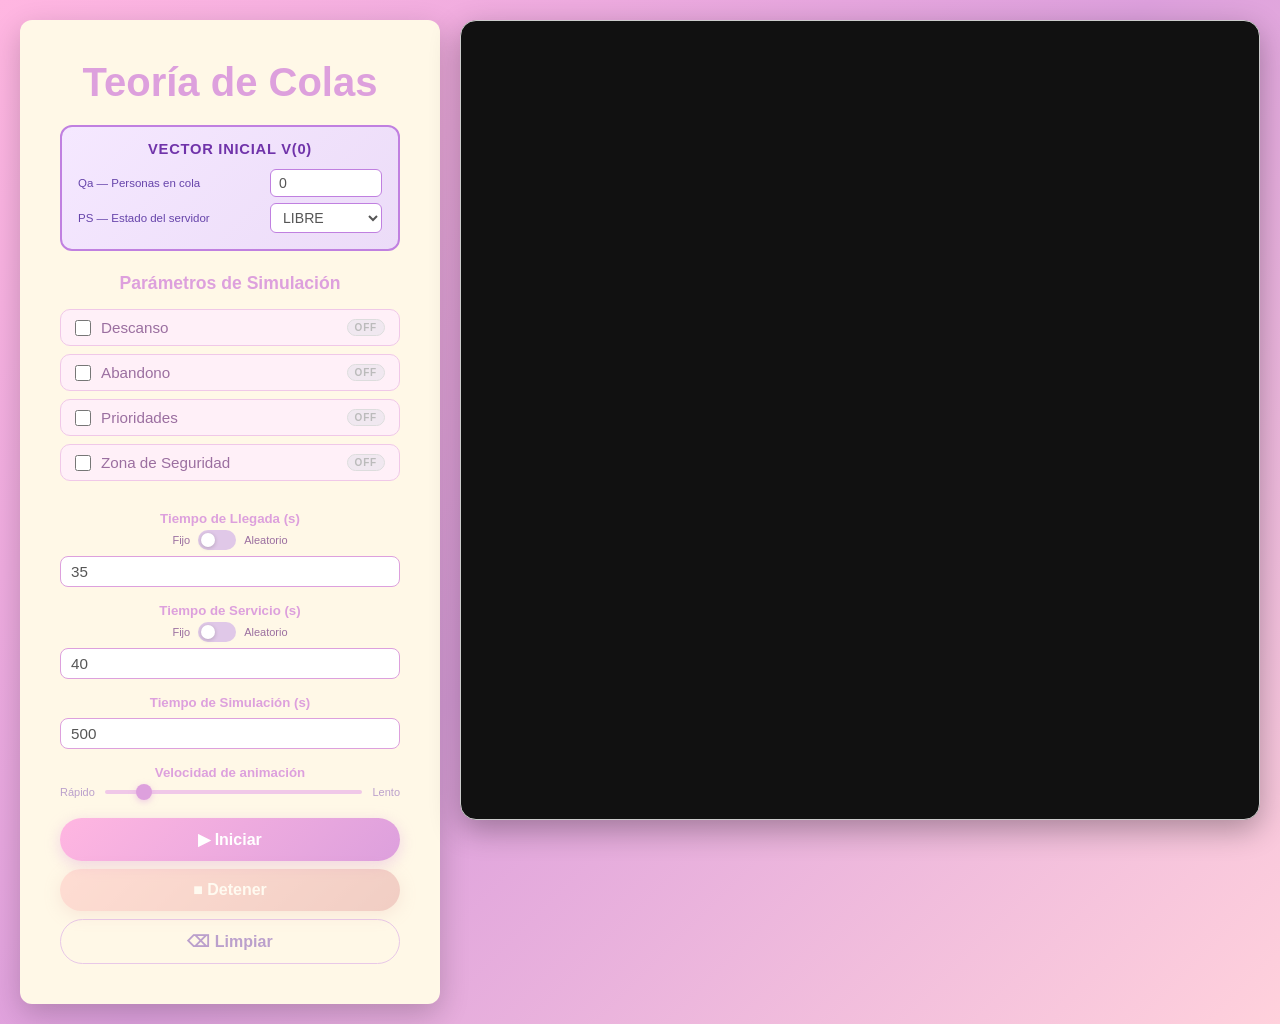
==== commit ee88575b: "VectorInicial added" ====
--- a/index.html
+++ b/index.html
@@ -12,26 +12,82 @@
 
     <!-- COLUMNA IZQUIERDA: config -->
     <div class="container">
-
       <h1>Teoría de Colas</h1>
 
-      <!-- ─── VECTOR INICIAL ─────────────────────────────────── -->
-      <div class="vector-display">
-        <span class="vector-title">Vector Inicial</span>
-        <div class="vector-values">
-          <span>Hora:&nbsp;<b id="vi_disp_hora">0</b></span>
-          <span class="vi-sep">|</span>
-          <span>Cola:&nbsp;<b id="vi_disp_cola">0</b></span>
-          <span class="vi-sep">|</span>
-          <span>Servidor:&nbsp;<b id="vi_disp_servidor">LIBRE</b></span>
-        </div>
-        <button onclick="abrirModalVector()">✏ Editar Vector Inicial</button>
-      </div>
+      <!-- ══ VECTOR INICIAL V(0) ══════════════════════════════════ -->
+      <div class="vi-box">
+        <div class="vi-titulo">Vector Inicial V(0)</div>
+
+        <!-- Siempre visibles -->
+        <div class="vi-fila">
+          <label class="vi-etiqueta">Qa — Personas en cola</label>
+          <input type="number" id="vi_Qa" value="0" min="0" />
+        </div>
+
+        <div class="vi-fila">
+          <label class="vi-etiqueta">PS — Estado del servidor</label>
+          <select id="vi_PS">
+            <option value="LIBRE">LIBRE</option>
+            <option value="OCUPADO">OCUPADO</option>
+          </select>
+        </div>
+
+        <div class="vi-fila" id="vi_row_Ts" style="display:none">
+          <label class="vi-etiqueta">Ts — Tiempo ya servido (s)</label>
+          <input type="number" id="vi_Ts" value="0" min="0" />
+        </div>
+
+        <!-- Abandono (condicional) -->
+        <div class="vi-fila" id="vi_row_abandono" style="display:none">
+          <label class="vi-etiqueta">Te — Tiempo esperando en cola (s)</label>
+          <input type="number" id="vi_Te" value="0" min="0" />
+        </div>
+
+        <!-- Descanso (condicional) -->
+        <div id="vi_row_descanso" style="display:none">
+          <div class="vi-separador">Descanso</div>
+          <div class="vi-fila">
+            <label class="vi-etiqueta">S — Estado del servidor</label>
+            <select id="vi_S">
+              <option value="trabajando">Trabajando</option>
+              <option value="descansando">Descansando</option>
+            </select>
+          </div>
+          <div class="vi-fila">
+            <label class="vi-etiqueta">Ttd — Tiempo en ese estado (s)</label>
+            <input type="number" id="vi_Ttd" value="0" min="0" />
+          </div>
+        </div>
+
+        <!-- Prioridades (condicional) -->
+        <div class="vi-fila" id="vi_row_prioridades" style="display:none">
+          <label class="vi-etiqueta">Qb — Personas en cola B</label>
+          <input type="number" id="vi_Qb" value="0" min="0" />
+        </div>
+
+        <!-- Seguridad (condicional) -->
+        <div id="vi_row_seguridad" style="display:none">
+          <div class="vi-separador">Zona de Seguridad</div>
+          <div class="vi-fila">
+            <label class="vi-etiqueta">Zs — Estado de la zona</label>
+            <select id="vi_Zs">
+              <option value="LIBRE">LIBRE</option>
+              <option value="OCUPADO">OCUPADO</option>
+            </select>
+          </div>
+          <div class="vi-fila" id="vi_row_Tz" style="display:none">
+            <label class="vi-etiqueta">Tz — Tiempo en la zona (s)</label>
+            <input type="number" id="vi_Tz" value="0" min="0" />
+          </div>
+        </div>
+      </div>
+      <!-- ════════════════════════════════════════════════════════ -->
 
       <p><strong>Parámetros de Simulación</strong></p>
 
       <div class="modifiers">
 
+        <!-- DESCANSO -->
         <div class="mod-item">
           <label class="mod-header">
             <input type="checkbox" class="modificador-check" data-mod="descanso" />
@@ -39,13 +95,49 @@
             <span class="mod-badge" id="badge_descanso">OFF</span>
           </label>
           <div class="mod-param" id="param-row_descanso">
+
             <span class="param-label">Duración descanso ΔD (s)</span>
-            <input type="number" disabled id="param_descanso" placeholder="Descanso (s)" value="60" />
+            <div class="tiempo-control">
+              <div class="switch-row">
+                <span class="switch-label">Fijo</span>
+                <label class="switch">
+                  <input type="checkbox" class="modo-switch" data-key="deltaD" disabled />
+                  <span class="slider-switch"></span>
+                </label>
+                <span class="switch-label">Aleatorio</span>
+              </div>
+              <div class="tc-fijo" id="fijo_deltaD">
+                <input type="number" disabled id="param_descanso" placeholder="Descanso (s)" value="60" />
+              </div>
+              <div class="tc-aleatorio" id="alea_deltaD" style="display:none">
+                <input type="number" disabled class="rango-min" data-key="deltaD" placeholder="Mín (s)" value="40" />
+                <input type="number" disabled class="rango-max" data-key="deltaD" placeholder="Máx (s)" value="80" />
+              </div>
+            </div>
+
             <span class="param-label">Duración trabajo ΔT (s)</span>
-            <input type="number" disabled id="param_descanso_trabajo" placeholder="Trabajo (s)" value="30" />
-          </div>
-        </div>
-
+            <div class="tiempo-control">
+              <div class="switch-row">
+                <span class="switch-label">Fijo</span>
+                <label class="switch">
+                  <input type="checkbox" class="modo-switch" data-key="deltaT" disabled />
+                  <span class="slider-switch"></span>
+                </label>
+                <span class="switch-label">Aleatorio</span>
+              </div>
+              <div class="tc-fijo" id="fijo_deltaT">
+                <input type="number" disabled id="param_descanso_trabajo" placeholder="Trabajo (s)" value="30" />
+              </div>
+              <div class="tc-aleatorio" id="alea_deltaT" style="display:none">
+                <input type="number" disabled class="rango-min" data-key="deltaT" placeholder="Mín (s)" value="20" />
+                <input type="number" disabled class="rango-max" data-key="deltaT" placeholder="Máx (s)" value="40" />
+              </div>
+            </div>
+
+          </div>
+        </div>
+
+        <!-- ABANDONO -->
         <div class="mod-item">
           <label class="mod-header">
             <input type="checkbox" class="modificador-check" data-mod="abandono" />
@@ -53,10 +145,28 @@
             <span class="mod-badge" id="badge_abandono">OFF</span>
           </label>
           <div class="mod-param" id="param-row_abandono">
-            <input type="number" disabled id="param_abandono" placeholder="Paciencia (s)" value="10" />
-          </div>
-        </div>
-
+            <span class="param-label">Paciencia del cliente (s)</span>
+            <div class="tiempo-control">
+              <div class="switch-row">
+                <span class="switch-label">Fijo</span>
+                <label class="switch">
+                  <input type="checkbox" class="modo-switch" data-key="abandono" disabled />
+                  <span class="slider-switch"></span>
+                </label>
+                <span class="switch-label">Aleatorio</span>
+              </div>
+              <div class="tc-fijo" id="fijo_abandono">
+                <input type="number" disabled id="param_abandono" placeholder="Paciencia (s)" value="10" />
+              </div>
+              <div class="tc-aleatorio" id="alea_abandono" style="display:none">
+                <input type="number" disabled class="rango-min" data-key="abandono" placeholder="Mín (s)" value="5" />
+                <input type="number" disabled class="rango-max" data-key="abandono" placeholder="Máx (s)" value="20" />
+              </div>
+            </div>
+          </div>
+        </div>
+
+        <!-- PRIORIDADES -->
         <div class="mod-item">
           <label class="mod-header">
             <input type="checkbox" class="modificador-check" data-mod="prioridades" />
@@ -69,6 +179,7 @@
           </div>
         </div>
 
+        <!-- SEGURIDAD -->
         <div class="mod-item">
           <label class="mod-header">
             <input type="checkbox" class="modificador-check" data-mod="seguridad" />
@@ -76,7 +187,24 @@
             <span class="mod-badge" id="badge_seguridad">OFF</span>
           </label>
           <div class="mod-param" id="param-row_seguridad">
-            <input type="number" disabled id="param_seguridad" placeholder="Tiempo cruce ZS (s)" value="5" />
+            <span class="param-label">Tiempo de cruce ZS (s)</span>
+            <div class="tiempo-control">
+              <div class="switch-row">
+                <span class="switch-label">Fijo</span>
+                <label class="switch">
+                  <input type="checkbox" class="modo-switch" data-key="seguridad" disabled />
+                  <span class="slider-switch"></span>
+                </label>
+                <span class="switch-label">Aleatorio</span>
+              </div>
+              <div class="tc-fijo" id="fijo_seguridad">
+                <input type="number" disabled id="param_seguridad" placeholder="Tiempo cruce ZS (s)" value="5" />
+              </div>
+              <div class="tc-aleatorio" id="alea_seguridad" style="display:none">
+                <input type="number" disabled class="rango-min" data-key="seguridad" placeholder="Mín (s)" value="3" />
+                <input type="number" disabled class="rango-max" data-key="seguridad" placeholder="Máx (s)" value="10" />
+              </div>
+            </div>
           </div>
         </div>
 
@@ -84,11 +212,45 @@
 
       <br />
 
+      <!-- TIEMPO DE LLEGADA -->
       <h5>Tiempo de Llegada (s)</h5>
-      <input type="number" id="tiempoLlegada" value="35" />
-
+      <div class="tiempo-control">
+        <div class="switch-row">
+          <span class="switch-label">Fijo</span>
+          <label class="switch">
+            <input type="checkbox" class="modo-switch" data-key="tLL" />
+            <span class="slider-switch"></span>
+          </label>
+          <span class="switch-label">Aleatorio</span>
+        </div>
+        <div class="tc-fijo" id="fijo_tLL">
+          <input type="number" id="tiempoLlegada" value="35" />
+        </div>
+        <div class="tc-aleatorio" id="alea_tLL" style="display:none">
+          <input type="number" class="rango-min" data-key="tLL" placeholder="Mín (s)" value="20" />
+          <input type="number" class="rango-max" data-key="tLL" placeholder="Máx (s)" value="50" />
+        </div>
+      </div>
+
+      <!-- TIEMPO DE SERVICIO -->
       <h5>Tiempo de Servicio (s)</h5>
-      <input type="number" id="tiempoServicio" value="40" />
+      <div class="tiempo-control">
+        <div class="switch-row">
+          <span class="switch-label">Fijo</span>
+          <label class="switch">
+            <input type="checkbox" class="modo-switch" data-key="tS" />
+            <span class="slider-switch"></span>
+          </label>
+          <span class="switch-label">Aleatorio</span>
+        </div>
+        <div class="tc-fijo" id="fijo_tS">
+          <input type="number" id="tiempoServicio" value="40" />
+        </div>
+        <div class="tc-aleatorio" id="alea_tS" style="display:none">
+          <input type="number" class="rango-min" data-key="tS" placeholder="Mín (s)" value="25" />
+          <input type="number" class="rango-max" data-key="tS" placeholder="Máx (s)" value="55" />
+        </div>
+      </div>
 
       <h5>Tiempo de Simulación (s)</h5>
       <input type="number" id="tiempoSimulacion" value="500" />
@@ -107,43 +269,19 @@
       </div>
     </div>
 
-    <!-- COLUMNA DERECHA: panel de salida -->
-    <div id="outputPanel">
-      <div id="infoBar"></div>
-      <div id="tableWrapper">
-        <table id="eventTable">
-          <thead id="eventHead"></thead>
-          <tbody id="eventBody"></tbody>
-        </table>
-      </div>
-    </div>
+    <!-- COLUMNA DERECHA: consola -->
+    <div id="consoleBox"></div>
 
   </div>
 
-  <!-- ─── MODAL VECTOR INICIAL ────────────────────────────── -->
-  <div class="modal-overlay" id="modalVector">
-    <div class="modal-box">
-      <div class="modal-header">
-        <span class="modal-title">Editar Vector Inicial</span>
-        <button class="modal-close-btn" onclick="cerrarModalVector()">✕</button>
-      </div>
-      <div class="modal-scroll-wrap">
-        <div id="vectorModalContent"></div>
-      </div>
-      <div class="modal-footer">
-        <button onclick="guardarVectorInicial()">✓ Guardar</button>
-        <button class="btn-limpiar" onclick="resetVectorInicial()">⌫ Restablecer</button>
-      </div>
-    </div>
-  </div>
-
-  <!-- Orden obligatorio: motor → modificadores → ui -->
+  <!-- Orden obligatorio: motor → modificadores → vectorInicial → ui -->
   <script src="motor.js"></script>
   <script src="modificadores/descanso.js"></script>
   <script src="modificadores/abandono.js"></script>
   <script src="modificadores/prioridades.js"></script>
   <script src="modificadores/seguridad.js"></script>
+  <script src="vectorInicial.js"></script>
   <script src="ui.js"></script>
 
 </body>
-</html>+</html>
--- a/style.css
+++ b/style.css
@@ -130,15 +130,18 @@
   background: #fde8ff;
 }
 
-/* Panel del parámetro: animación de apertura */
+/* Panel del parámetro: animación de apertura.
+   max-height debe ser suficientemente grande para contener cualquier
+   combinación de campos (incluyendo dos bloques fijo/aleatorio en Descanso).
+   Usamos 600px como techo generoso; la animación igual se ve fluida. */
 .mod-param {
   max-height: 0;
   overflow: hidden;
-  transition: max-height 0.25s ease, padding 0.25s;
+  transition: max-height 0.4s ease, padding 0.25s;
 }
 
 .mod-param.activo {
-  max-height: 140px;
+  max-height: 600px;
   padding: 0 14px 10px;
 }
 
@@ -249,393 +252,37 @@
   box-shadow: none;
 }
 
-/* ─── OUTPUT PANEL (columna derecha) ────────────────────────── */
-#outputPanel {
+/* ─── CONSOLA (columna derecha) — tu estilo oscuro ──────────── */
+#consoleBox {
   flex: 1;
   min-width: 0;
-  height: 965px;
-  max-height: 965px;
-  display: flex;
-  flex-direction: column;
-  background: #111;
-  border-radius: 16px;
-  overflow: hidden;
-  box-shadow: 0 10px 30px rgba(0, 0, 0, 0.3);
-}
-
-/* ─── INFO BAR (parámetros izq | estadísticas der) ──────────── */
-#infoBar {
-  display: flex;
-  align-items: stretch;
-  background: #1a1a1a;
-  border-bottom: 1px solid #2a2a2a;
-  flex-shrink: 0;
-  min-height: 0;
-}
-
-#infoLeft, #infoRight {
-  flex: 1;
-  padding: 14px 18px;
-  font-family: monospace;
-  font-size: 12px;
-  color: #aaa;
-  overflow-y: auto;
-  max-height: 190px;
-}
-
-#infoLeft  { border-right: 1px solid #2a2a2a; }
-
-#infoLeft::-webkit-scrollbar, #infoRight::-webkit-scrollbar { width: 4px; }
-#infoLeft::-webkit-scrollbar-track, #infoRight::-webkit-scrollbar-track { background: transparent; }
-#infoLeft::-webkit-scrollbar-thumb, #infoRight::-webkit-scrollbar-thumb { background: #442244; border-radius: 3px; }
-
-/* Título de sección */
-.info-title {
-  font-size: 12px;
-  font-weight: 700;
-  color: #fde8ff;
-  letter-spacing: 0.05em;
-  margin-bottom: 8px;
-}
-
-/* Separador horizontal */
-.info-sep {
-  border: none;
-  border-top: 1px solid #2a2a2a;
-  margin: 8px 0;
-}
-
-/* Fila de parámetros: clave + valor destacado */
-.info-params {
-  color: #777;
-  line-height: 2;
-  margin-bottom: 10px;
-}
-.info-params b { color: #fde8ff; font-weight: 600; }
-.param-sep     { color: #333; }
-
-/* Etiqueta pequeña sobre los badges */
-.info-label {
-  font-size: 10px;
-  color: #555;
-  letter-spacing: 0.08em;
-  text-transform: uppercase;
-  margin-bottom: 7px;
-  margin-top: 6px;
-}
-
-/* Contenedor de badges de modificadores */
-.mod-badges { display: flex; flex-wrap: wrap; gap: 6px; }
-
-.mod-badge-pill {
-  font-size: 10px;
-  font-weight: 700;
-  padding: 3px 10px;
-  border-radius: 20px;
-  letter-spacing: 0.07em;
-  text-transform: uppercase;
-  white-space: nowrap;
-}
-
-.mod-badge-pill.descanso    { color: #7fefaa; background: rgba(26, 74, 34, 0.55); border: 1px solid #2d9a45; }
-.mod-badge-pill.abandono    { color: #ffc55a; background: rgba(74, 52,  0, 0.55); border: 1px solid #c8880a; }
-.mod-badge-pill.seguridad   { color: #6bb8ff; background: rgba(13, 42, 90, 0.55); border: 1px solid #2068cc; }
-.mod-badge-pill.prioridades { color: #c47dff; background: rgba(58, 13, 96, 0.55); border: 1px solid #7a30cc; }
-
-/* Filas de estadísticas */
-.stat-row {
-  display: flex;
-  justify-content: space-between;
-  padding: 4px 0;
-  line-height: 1.7;
-}
-.stat-label { color: #888; }
-.stat-value { color: #fde8ff; font-weight: 700; }
-
-/* ─── TABLE WRAPPER (scroll interno) ────────────────────────── */
-#tableWrapper {
-  flex: 1;
-  min-height: 0;
-  overflow-y: auto;
-  overflow-x: auto;
-}
-
-#tableWrapper::-webkit-scrollbar       { width: 6px; height: 6px; }
-#tableWrapper::-webkit-scrollbar-track { background: transparent; }
-#tableWrapper::-webkit-scrollbar-thumb { background: #442244; border-radius: 3px; }
-
-/* ─── TABLA DE EVENTOS ──────────────────────────────────────── */
-#eventTable {
-  width: 100%;
-  border-collapse: separate;
-  border-spacing: 0;
-  font-family: monospace;
-  font-size: 12px;
-  color: #eee;
-}
-
-/* Encabezados: sticky + fondo oscuro base */
-#eventTable th {
-  position: sticky;
-  top: 0;
-  z-index: 10;
-  padding: 9px 12px;
-  text-align: center;
-  font-weight: 700;
-  font-size: 11px;
-  letter-spacing: 0.06em;
-  white-space: nowrap;
-  background: #222;
-  color: #ccc;
-  border-right: 1px solid #333;
-  border-bottom: 2px solid #444;
-  min-width: 90px;
-}
-
-#eventTable th:first-child { min-width: 140px; text-align: left; padding-left: 14px; }
-
-/* Celdas de datos */
-#eventTable td {
-  padding: 5px 12px;
-  text-align: center;
-  white-space: nowrap;
-  border-right: 1px solid #1e1e1e;
-  border-bottom: 1px solid #1a1a1a;
-  background: #111;
-}
-
-#eventTable td:first-child { text-align: left; padding-left: 14px; }
-
-/* Filas alternas ligeramente más claras */
-#eventBody tr:nth-child(even) td { background: #161616; }
-
-/* ─── SEPARADOR VISUAL base → modificadores ─────────────────── */
-#eventTable th.sep-left,
-#eventTable td.sep-left {
-  border-left: 2px solid #555;
-}
-
-/* ─── COLORES POR MODIFICADOR ───────────────────────────────── */
-
-/* Descanso — verde */
-#eventTable th.mod-descanso {
-  background: #1a4a22;
-  color: #7fefaa;
-  border-bottom-color: #2d9a45;
-  border-right-color: #245c2e;
-}
-#eventTable td.mod-descanso                         { background: rgba(26,  74, 34, 0.18); }
-#eventBody tr:nth-child(even) td.mod-descanso       { background: rgba(26,  74, 34, 0.28); }
-
-/* Abandono — ámbar */
-#eventTable th.mod-abandono {
-  background: #4a3400;
-  color: #ffc55a;
-  border-bottom-color: #c8880a;
-  border-right-color: #5e4200;
-}
-#eventTable td.mod-abandono                         { background: rgba(74,  52,  0, 0.18); }
-#eventBody tr:nth-child(even) td.mod-abandono       { background: rgba(74,  52,  0, 0.28); }
-
-/* Seguridad — azul */
-#eventTable th.mod-seguridad {
-  background: #0d2a5a;
-  color: #6bb8ff;
-  border-bottom-color: #2068cc;
-  border-right-color: #112f66;
-}
-#eventTable td.mod-seguridad                        { background: rgba(13,  42, 90, 0.20); }
-#eventBody tr:nth-child(even) td.mod-seguridad      { background: rgba(13,  42, 90, 0.30); }
-
-/* Prioridades — violeta */
-#eventTable th.mod-prioridades {
-  background: #3a0d60;
-  color: #c47dff;
-  border-bottom-color: #7a30cc;
-  border-right-color: #430f6e;
-}
-#eventTable td.mod-prioridades                      { background: rgba(58,  13, 96, 0.18); }
-#eventBody tr:nth-child(even) td.mod-prioridades    { background: rgba(58,  13, 96, 0.28); }
-
-/* ─── VECTOR INICIAL DISPLAY ─────────────────────────────────── */
-.vector-display {
-  background: #fde8ff;
-  border: 1px solid #e8c8e8;
-  border-radius: 10px;
-  padding: 10px 16px 12px;
-  margin-bottom: 16px;
-  text-align: center;
-}
-
-.vector-title {
-  display: block;
-  font-size: 11px;
-  font-weight: 700;
-  letter-spacing: 0.08em;
-  color: #DDA0DD;
-  text-transform: uppercase;
-  margin-bottom: 6px;
-}
-
-.vector-values {
-  display: flex;
-  justify-content: center;
-  align-items: center;
-  gap: 8px;
-  font-size: 0.9em;
-  color: #9b6fa0;
-  margin-bottom: 10px;
-  flex-wrap: wrap;
-}
-
-.vector-values b { color: #DDA0DD; }
-.vi-sep { color: #d8b8e0; }
-
-.vector-display > button {
-  width: 100%;
-  padding: 10px 20px;
-  font-size: 0.9em;
-}
-
-/* ─── MODAL ──────────────────────────────────────────────────── */
-.modal-overlay {
-  display: none;
-  position: fixed;
-  inset: 0;
-  background: rgba(0, 0, 0, 0.45);
-  z-index: 1000;
-  justify-content: center;
-  align-items: center;
-}
-
-.modal-overlay.activo { display: flex; }
-
-.modal-box {
-  background: #FFF8E7;
-  border-radius: 16px;
-  box-shadow: 0 20px 60px rgba(0, 0, 0, 0.3);
-  width: 90vw;
-  max-width: 960px;
-  max-height: 85vh;
-  display: flex;
-  flex-direction: column;
-  overflow: hidden;
-}
-
-.modal-header {
-  display: flex;
-  justify-content: space-between;
-  align-items: center;
-  padding: 16px 24px;
-  border-bottom: 1px solid #f0c8e8;
-  flex-shrink: 0;
-}
-
-.modal-title {
-  font-size: 1.1em;
-  font-weight: 700;
-  color: #DDA0DD;
-}
-
-.modal-close-btn {
-  background: transparent;
-  color: #bba0cc;
-  border: 1.5px solid #e8c8e8;
-  box-shadow: none;
-  width: 32px;
-  height: 32px;
-  padding: 0;
-  font-size: 1em;
-  border-radius: 50%;
-  flex-shrink: 0;
-}
-
-.modal-close-btn:hover {
-  background: #fde8ff;
-  color: #DDA0DD;
-  transform: none;
-  box-shadow: none;
-}
-
-.modal-scroll-wrap {
-  flex: 1;
+  height: calc(100vh - 40px);
+  max-height: 800px;
+  border: 1px solid #ccc;
+  padding: 16px;
   overflow-x: auto;
   overflow-y: auto;
-  padding: 20px 24px;
-}
-
-.modal-footer {
-  display: flex;
-  gap: 10px;
-  padding: 14px 24px;
-  border-top: 1px solid #f0c8e8;
-  flex-shrink: 0;
-}
-
-.modal-footer button { flex: 1; }
-
-/* ─── TABLA VECTOR INICIAL (dentro del modal) ─────────────────── */
-.vi-table {
-  border-collapse: separate;
-  border-spacing: 0;
-  min-width: 100%;
+  background: #111;
+  color: rgb(253, 234, 255);
+  font-family: monospace;
   font-size: 13px;
-}
-
-.vi-table th {
-  background: #f5e8ff;
-  color: #9b6fa0;
-  font-weight: 700;
-  font-size: 11px;
-  letter-spacing: 0.06em;
-  padding: 8px 14px;
+  border-radius: 16px;
   text-align: center;
-  border: 1px solid #e8c8e8;
+  line-height: 1.7;
+  box-shadow: 0 10px 30px rgba(0, 0, 0, 0.3);
+}
+
+/* Cada fila de la consola no rompe línea para mantener el alineado de tabla */
+#consoleBox div {
   white-space: nowrap;
-  min-width: 120px;
-}
-
-.vi-table td {
-  background: #fff;
-  padding: 8px 10px;
-  border: 1px solid #f0e0f0;
-  text-align: center;
-}
-
-.vi-table td input[type="number"],
-.vi-table td select {
-  width: 100%;
-  margin: 0;
-  padding: 5px 8px;
-  border: 1px solid #e0c0e0;
-  border-radius: 6px;
-  font-size: 0.9em;
-  background: #fdf5ff;
-  color: #555;
-  text-align: center;
-}
-
-.vi-table td select { cursor: pointer; }
-
-.vi-table th.sep-left,
-.vi-table td.sep-left { border-left: 2px solid #DDA0DD; }
-
-/* Modificadores — encabezados */
-.vi-table th.mod-descanso    { background: #1a4a22; color: #7fefaa; border-color: #245c2e; }
-.vi-table th.mod-abandono    { background: #4a3400; color: #ffc55a; border-color: #5e4200; }
-.vi-table th.mod-seguridad   { background: #0d2a5a; color: #6bb8ff; border-color: #112f66; }
-.vi-table th.mod-prioridades { background: #3a0d60; color: #c47dff; border-color: #430f6e; }
-
-/* Modificadores — celdas */
-.vi-table td.mod-descanso    { background: rgba(26, 74, 34, 0.10); }
-.vi-table td.mod-abandono    { background: rgba(74, 52,  0, 0.10); }
-.vi-table td.mod-seguridad   { background: rgba(13, 42, 90, 0.10); }
-.vi-table td.mod-prioridades { background: rgba(58, 13, 96, 0.10); }
-
-.vi-table td.mod-descanso input,    .vi-table td.mod-descanso select    { background: rgba(26,74,34,0.08); border-color: rgba(45,154,69,0.4);   color: #2a6030; }
-.vi-table td.mod-abandono input,    .vi-table td.mod-abandono select    { background: rgba(74,52,0,0.08);  border-color: rgba(200,136,10,0.4);  color: #6b4a00; }
-.vi-table td.mod-seguridad input,   .vi-table td.mod-seguridad select   { background: rgba(13,42,90,0.08); border-color: rgba(32,104,204,0.4);  color: #0d3070; }
-.vi-table td.mod-prioridades input, .vi-table td.mod-prioridades select { background: rgba(58,13,96,0.08); border-color: rgba(122,48,204,0.4);  color: #4a1080; }
+}
+
+#consoleBox::-webkit-scrollbar       { width: 6px; height: 6px; }
+#consoleBox::-webkit-scrollbar-track { background: transparent; }
+#consoleBox::-webkit-scrollbar-thumb {
+  background: #442244;
+  border-radius: 3px;
+}
 
 /* ─── RESPONSIVE ────────────────────────────────────────────── */
 @media (max-width: 800px) {
@@ -649,8 +296,165 @@
     max-width: 500px;
   }
 
-  #outputPanel {
+  #consoleBox {
     width: 100%;
     height: 400px;
   }
+}
+/* ─── TIEMPO-CONTROL (switch fijo/aleatorio + campos) ───────── */
+.tiempo-control {
+  margin-top: 4px;
+  margin-bottom: 4px;
+}
+
+.switch-row {
+  display: flex;
+  align-items: center;
+  justify-content: center;
+  gap: 8px;
+  margin-bottom: 6px;
+}
+
+.switch-label {
+  font-size: 11px;
+  color: #9b6fa0;
+  white-space: nowrap;
+}
+
+/* Toggle switch */
+.switch {
+  position: relative;
+  display: inline-block;
+  width: 38px;
+  height: 20px;
+  flex-shrink: 0;
+}
+
+.switch input {
+  opacity: 0;
+  width: 0;
+  height: 0;
+}
+
+.slider-switch {
+  position: absolute;
+  cursor: pointer;
+  inset: 0;
+  background: #e0c8e8;
+  border-radius: 20px;
+  transition: background 0.25s;
+}
+
+.slider-switch::before {
+  content: "";
+  position: absolute;
+  width: 14px;
+  height: 14px;
+  left: 3px;
+  top: 3px;
+  background: white;
+  border-radius: 50%;
+  transition: transform 0.25s;
+  box-shadow: 0 1px 4px rgba(0,0,0,0.2);
+}
+
+.switch input:checked + .slider-switch {
+  background: #DDA0DD;
+}
+
+.switch input:checked + .slider-switch::before {
+  transform: translateX(18px);
+}
+
+.switch input:disabled + .slider-switch {
+  opacity: 0.4;
+  cursor: not-allowed;
+}
+
+/* Campos fijo y aleatorio */
+.tc-fijo input[type="number"],
+.tc-aleatorio input[type="number"] {
+  width: 100%;
+  margin: 0 0 4px 0;
+}
+
+.tc-aleatorio {
+  display: flex;
+  gap: 6px;
+}
+
+.tc-aleatorio input[type="number"] {
+  flex: 1;
+  margin: 0;
+}
+
+/* ─── VECTOR INICIAL V(0) ───────────────────────────────────── */
+.vi-box {
+  background: linear-gradient(135deg, #f5e8ff 0%, #ecdcf8 100%);
+  border: 2px solid #c080e0;
+  border-radius: 12px;
+  padding: 14px 16px 10px;
+  margin-bottom: 18px;
+  text-align: left;
+}
+
+.vi-titulo {
+  font-size: 0.92em;
+  font-weight: 700;
+  color: #7033aa;
+  text-align: center;
+  margin-bottom: 12px;
+  letter-spacing: 0.05em;
+  text-transform: uppercase;
+}
+
+.vi-separador {
+  font-size: 10px;
+  font-weight: 700;
+  color: #a070cc;
+  text-transform: uppercase;
+  letter-spacing: 0.08em;
+  border-top: 1px solid #d4b0ee;
+  padding-top: 6px;
+  margin: 8px 0 6px;
+}
+
+.vi-fila {
+  display: flex;
+  align-items: center;
+  justify-content: space-between;
+  gap: 8px;
+  margin-bottom: 6px;
+}
+
+.vi-etiqueta {
+  font-size: 11.5px;
+  color: #6644aa;
+  flex: 1;
+}
+
+.vi-fila input[type="number"],
+.vi-fila select {
+  width: 112px;
+  padding: 5px 8px;
+  border: 1px solid #c080e0;
+  border-radius: 6px;
+  font-size: 0.88em;
+  background: white;
+  color: #555;
+  flex-shrink: 0;
+  margin: 0;
+}
+
+/* Error de rango */
+.rango-error {
+  font-size: 11px;
+  color: #d44;
+  text-align: left;
+  margin-top: 2px;
+  display: none;
+}
+
+.rango-error.visible {
+  display: block;
 }
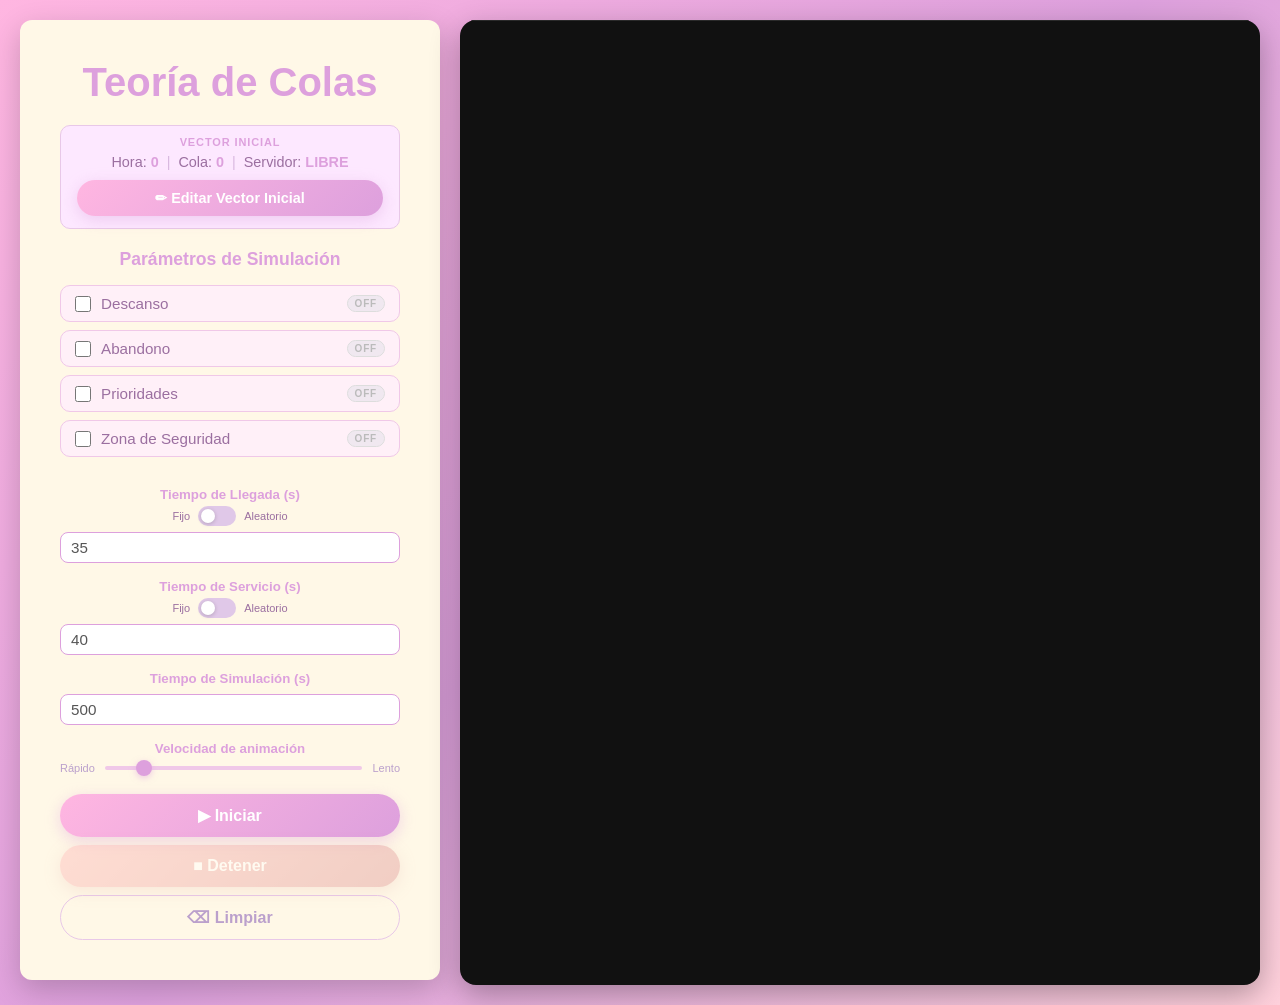
==== commit e6603428: "resolved merge main to maty" ====
--- a/index.html
+++ b/index.html
@@ -12,76 +12,21 @@
 
     <!-- COLUMNA IZQUIERDA: config -->
     <div class="container">
+
       <h1>Teoría de Colas</h1>
 
-      <!-- ══ VECTOR INICIAL V(0) ══════════════════════════════════ -->
-      <div class="vi-box">
-        <div class="vi-titulo">Vector Inicial V(0)</div>
-
-        <!-- Siempre visibles -->
-        <div class="vi-fila">
-          <label class="vi-etiqueta">Qa — Personas en cola</label>
-          <input type="number" id="vi_Qa" value="0" min="0" />
-        </div>
-
-        <div class="vi-fila">
-          <label class="vi-etiqueta">PS — Estado del servidor</label>
-          <select id="vi_PS">
-            <option value="LIBRE">LIBRE</option>
-            <option value="OCUPADO">OCUPADO</option>
-          </select>
-        </div>
-
-        <div class="vi-fila" id="vi_row_Ts" style="display:none">
-          <label class="vi-etiqueta">Ts — Tiempo ya servido (s)</label>
-          <input type="number" id="vi_Ts" value="0" min="0" />
-        </div>
-
-        <!-- Abandono (condicional) -->
-        <div class="vi-fila" id="vi_row_abandono" style="display:none">
-          <label class="vi-etiqueta">Te — Tiempo esperando en cola (s)</label>
-          <input type="number" id="vi_Te" value="0" min="0" />
-        </div>
-
-        <!-- Descanso (condicional) -->
-        <div id="vi_row_descanso" style="display:none">
-          <div class="vi-separador">Descanso</div>
-          <div class="vi-fila">
-            <label class="vi-etiqueta">S — Estado del servidor</label>
-            <select id="vi_S">
-              <option value="trabajando">Trabajando</option>
-              <option value="descansando">Descansando</option>
-            </select>
-          </div>
-          <div class="vi-fila">
-            <label class="vi-etiqueta">Ttd — Tiempo en ese estado (s)</label>
-            <input type="number" id="vi_Ttd" value="0" min="0" />
-          </div>
-        </div>
-
-        <!-- Prioridades (condicional) -->
-        <div class="vi-fila" id="vi_row_prioridades" style="display:none">
-          <label class="vi-etiqueta">Qb — Personas en cola B</label>
-          <input type="number" id="vi_Qb" value="0" min="0" />
-        </div>
-
-        <!-- Seguridad (condicional) -->
-        <div id="vi_row_seguridad" style="display:none">
-          <div class="vi-separador">Zona de Seguridad</div>
-          <div class="vi-fila">
-            <label class="vi-etiqueta">Zs — Estado de la zona</label>
-            <select id="vi_Zs">
-              <option value="LIBRE">LIBRE</option>
-              <option value="OCUPADO">OCUPADO</option>
-            </select>
-          </div>
-          <div class="vi-fila" id="vi_row_Tz" style="display:none">
-            <label class="vi-etiqueta">Tz — Tiempo en la zona (s)</label>
-            <input type="number" id="vi_Tz" value="0" min="0" />
-          </div>
-        </div>
-      </div>
-      <!-- ════════════════════════════════════════════════════════ -->
+      <!-- ─── VECTOR INICIAL ─────────────────────────────────── -->
+      <div class="vector-display">
+        <span class="vector-title">Vector Inicial</span>
+        <div class="vector-values">
+          <span>Hora:&nbsp;<b id="vi_disp_hora">0</b></span>
+          <span class="vi-sep">|</span>
+          <span>Cola:&nbsp;<b id="vi_disp_cola">0</b></span>
+          <span class="vi-sep">|</span>
+          <span>Servidor:&nbsp;<b id="vi_disp_servidor">LIBRE</b></span>
+        </div>
+        <button onclick="abrirModalVector()">✏ Editar Vector Inicial</button>
+      </div>
 
       <p><strong>Parámetros de Simulación</strong></p>
 
@@ -269,9 +214,34 @@
       </div>
     </div>
 
-    <!-- COLUMNA DERECHA: consola -->
-    <div id="consoleBox"></div>
-
+    <!-- COLUMNA DERECHA: panel de salida -->
+    <div id="outputPanel">
+      <div id="infoBar"></div>
+      <div id="tableWrapper">
+        <table id="eventTable">
+          <thead id="eventHead"></thead>
+          <tbody id="eventBody"></tbody>
+        </table>
+      </div>
+    </div>
+
+  </div>
+
+  <!-- ─── MODAL VECTOR INICIAL ────────────────────────────── -->
+  <div class="modal-overlay" id="modalVector">
+    <div class="modal-box">
+      <div class="modal-header">
+        <span class="modal-title">Editar Vector Inicial V(0)</span>
+        <button class="modal-close-btn" onclick="cerrarModalVector()">✕</button>
+      </div>
+      <div class="modal-scroll-wrap">
+        <div id="vectorModalContent"></div>
+      </div>
+      <div class="modal-footer">
+        <button onclick="guardarVectorInicial()">✓ Guardar</button>
+        <button class="btn-limpiar" onclick="resetVectorInicial()">⌫ Restablecer</button>
+      </div>
+    </div>
   </div>
 
   <!-- Orden obligatorio: motor → modificadores → vectorInicial → ui -->
--- a/style.css
+++ b/style.css
@@ -252,37 +252,402 @@
   box-shadow: none;
 }
 
-/* ─── CONSOLA (columna derecha) — tu estilo oscuro ──────────── */
-#consoleBox {
+/* ─── OUTPUT PANEL (columna derecha) ────────────────────────── */
+#outputPanel {
   flex: 1;
   min-width: 0;
-  height: calc(100vh - 40px);
-  max-height: 800px;
-  border: 1px solid #ccc;
-  padding: 16px;
+  height: 965px;
+  max-height: 965px;
+  display: flex;
+  flex-direction: column;
+  background: #111;
+  border-radius: 16px;
+  overflow: hidden;
+  box-shadow: 0 10px 30px rgba(0, 0, 0, 0.3);
+}
+
+/* ─── INFO BAR (parámetros izq | estadísticas der) ──────────── */
+#infoBar {
+  display: flex;
+  align-items: stretch;
+  background: #1a1a1a;
+  border-bottom: 1px solid #2a2a2a;
+  flex-shrink: 0;
+  min-height: 0;
+}
+
+#infoLeft, #infoRight {
+  flex: 1;
+  padding: 14px 18px;
+  font-family: monospace;
+  font-size: 12px;
+  color: #aaa;
+  overflow-y: auto;
+  max-height: 190px;
+}
+
+#infoLeft  { border-right: 1px solid #2a2a2a; }
+
+#infoLeft::-webkit-scrollbar, #infoRight::-webkit-scrollbar { width: 4px; }
+#infoLeft::-webkit-scrollbar-track, #infoRight::-webkit-scrollbar-track { background: transparent; }
+#infoLeft::-webkit-scrollbar-thumb, #infoRight::-webkit-scrollbar-thumb { background: #442244; border-radius: 3px; }
+
+/* Título de sección */
+.info-title {
+  font-size: 12px;
+  font-weight: 700;
+  color: #fde8ff;
+  letter-spacing: 0.05em;
+  margin-bottom: 8px;
+}
+
+/* Separador horizontal */
+.info-sep {
+  border: none;
+  border-top: 1px solid #2a2a2a;
+  margin: 8px 0;
+}
+
+/* Fila de parámetros: clave + valor destacado */
+.info-params {
+  color: #777;
+  line-height: 2;
+  margin-bottom: 10px;
+}
+.info-params b { color: #fde8ff; font-weight: 600; }
+.param-sep     { color: #333; }
+
+/* Etiqueta pequeña sobre los badges */
+.info-label {
+  font-size: 10px;
+  color: #555;
+  letter-spacing: 0.08em;
+  text-transform: uppercase;
+  margin-bottom: 7px;
+  margin-top: 6px;
+}
+
+/* Contenedor de badges de modificadores */
+.mod-badges { display: flex; flex-wrap: wrap; gap: 6px; }
+
+.mod-badge-pill {
+  font-size: 10px;
+  font-weight: 700;
+  padding: 3px 10px;
+  border-radius: 20px;
+  letter-spacing: 0.07em;
+  text-transform: uppercase;
+  white-space: nowrap;
+}
+
+.mod-badge-pill.descanso    { color: #7fefaa; background: rgba(26, 74, 34, 0.55); border: 1px solid #2d9a45; }
+.mod-badge-pill.abandono    { color: #ffc55a; background: rgba(74, 52,  0, 0.55); border: 1px solid #c8880a; }
+.mod-badge-pill.seguridad   { color: #6bb8ff; background: rgba(13, 42, 90, 0.55); border: 1px solid #2068cc; }
+.mod-badge-pill.prioridades { color: #c47dff; background: rgba(58, 13, 96, 0.55); border: 1px solid #7a30cc; }
+
+/* Filas de estadísticas */
+.stat-row {
+  display: flex;
+  justify-content: space-between;
+  padding: 4px 0;
+  line-height: 1.7;
+}
+.stat-label { color: #888; }
+.stat-value { color: #fde8ff; font-weight: 700; }
+
+/* ─── TABLE WRAPPER (scroll interno) ────────────────────────── */
+#tableWrapper {
+  flex: 1;
+  min-height: 0;
+  overflow-y: auto;
+  overflow-x: auto;
+}
+
+#tableWrapper::-webkit-scrollbar       { width: 6px; height: 6px; }
+#tableWrapper::-webkit-scrollbar-track { background: transparent; }
+#tableWrapper::-webkit-scrollbar-thumb { background: #442244; border-radius: 3px; }
+
+/* ─── TABLA DE EVENTOS ──────────────────────────────────────── */
+#eventTable {
+  width: 100%;
+  border-collapse: separate;
+  border-spacing: 0;
+  font-family: monospace;
+  font-size: 12px;
+  color: #eee;
+}
+
+/* Encabezados: sticky + fondo oscuro base */
+#eventTable th {
+  position: sticky;
+  top: 0;
+  z-index: 10;
+  padding: 9px 12px;
+  text-align: center;
+  font-weight: 700;
+  font-size: 11px;
+  letter-spacing: 0.06em;
+  white-space: nowrap;
+  background: #222;
+  color: #ccc;
+  border-right: 1px solid #333;
+  border-bottom: 2px solid #444;
+  min-width: 90px;
+}
+
+#eventTable th:first-child { min-width: 140px; text-align: left; padding-left: 14px; }
+
+/* Celdas de datos */
+#eventTable td {
+  padding: 5px 12px;
+  text-align: center;
+  white-space: nowrap;
+  border-right: 1px solid #1e1e1e;
+  border-bottom: 1px solid #1a1a1a;
+  background: #111;
+}
+
+#eventTable td:first-child { text-align: left; padding-left: 14px; }
+
+/* Filas alternas ligeramente más claras */
+#eventBody tr:nth-child(even) td { background: #161616; }
+
+/* ─── SEPARADOR VISUAL base → modificadores ─────────────────── */
+#eventTable th.sep-left,
+#eventTable td.sep-left {
+  border-left: 2px solid #555;
+}
+
+/* ─── COLORES POR MODIFICADOR ───────────────────────────────── */
+
+/* Descanso — verde */
+#eventTable th.mod-descanso {
+  background: #1a4a22;
+  color: #7fefaa;
+  border-bottom-color: #2d9a45;
+  border-right-color: #245c2e;
+}
+#eventTable td.mod-descanso                         { background: rgba(26,  74, 34, 0.18); }
+#eventBody tr:nth-child(even) td.mod-descanso       { background: rgba(26,  74, 34, 0.28); }
+
+/* Abandono — ámbar */
+#eventTable th.mod-abandono {
+  background: #4a3400;
+  color: #ffc55a;
+  border-bottom-color: #c8880a;
+  border-right-color: #5e4200;
+}
+#eventTable td.mod-abandono                         { background: rgba(74,  52,  0, 0.18); }
+#eventBody tr:nth-child(even) td.mod-abandono       { background: rgba(74,  52,  0, 0.28); }
+
+/* Seguridad — azul */
+#eventTable th.mod-seguridad {
+  background: #0d2a5a;
+  color: #6bb8ff;
+  border-bottom-color: #2068cc;
+  border-right-color: #112f66;
+}
+#eventTable td.mod-seguridad                        { background: rgba(13,  42, 90, 0.20); }
+#eventBody tr:nth-child(even) td.mod-seguridad      { background: rgba(13,  42, 90, 0.30); }
+
+/* Prioridades — violeta */
+#eventTable th.mod-prioridades {
+  background: #3a0d60;
+  color: #c47dff;
+  border-bottom-color: #7a30cc;
+  border-right-color: #430f6e;
+}
+#eventTable td.mod-prioridades                      { background: rgba(58,  13, 96, 0.18); }
+#eventBody tr:nth-child(even) td.mod-prioridades    { background: rgba(58,  13, 96, 0.28); }
+
+/* ─── VECTOR INICIAL DISPLAY ─────────────────────────────────── */
+.vector-display {
+  background: #fde8ff;
+  border: 1px solid #e8c8e8;
+  border-radius: 10px;
+  padding: 10px 16px 12px;
+  margin-bottom: 16px;
+  text-align: center;
+}
+
+.vector-title {
+  display: block;
+  font-size: 11px;
+  font-weight: 700;
+  letter-spacing: 0.08em;
+  color: #DDA0DD;
+  text-transform: uppercase;
+  margin-bottom: 6px;
+}
+
+.vector-values {
+  display: flex;
+  justify-content: center;
+  align-items: center;
+  gap: 8px;
+  font-size: 0.9em;
+  color: #9b6fa0;
+  margin-bottom: 10px;
+  flex-wrap: wrap;
+}
+
+.vector-values b { color: #DDA0DD; }
+.vi-sep { color: #d8b8e0; }
+
+.vector-display > button {
+  width: 100%;
+  padding: 10px 20px;
+  font-size: 0.9em;
+}
+
+/* ─── MODAL ──────────────────────────────────────────────────── */
+.modal-overlay {
+  display: none;
+  position: fixed;
+  inset: 0;
+  background: rgba(0, 0, 0, 0.45);
+  z-index: 1000;
+  justify-content: center;
+  align-items: center;
+}
+
+.modal-overlay.activo { display: flex; }
+
+.modal-box {
+  background: #FFF8E7;
+  border-radius: 16px;
+  box-shadow: 0 20px 60px rgba(0, 0, 0, 0.3);
+  width: 90vw;
+  max-width: 960px;
+  max-height: 85vh;
+  display: flex;
+  flex-direction: column;
+  overflow: hidden;
+}
+
+.modal-header {
+  display: flex;
+  justify-content: space-between;
+  align-items: center;
+  padding: 16px 24px;
+  border-bottom: 1px solid #f0c8e8;
+  flex-shrink: 0;
+}
+
+.modal-title {
+  font-size: 1.1em;
+  font-weight: 700;
+  color: #DDA0DD;
+}
+
+.modal-close-btn {
+  background: transparent;
+  color: #bba0cc;
+  border: 1.5px solid #e8c8e8;
+  box-shadow: none;
+  width: 32px;
+  height: 32px;
+  padding: 0;
+  font-size: 1em;
+  border-radius: 50%;
+  flex-shrink: 0;
+}
+
+.modal-close-btn:hover {
+  background: #fde8ff;
+  color: #DDA0DD;
+  transform: none;
+  box-shadow: none;
+}
+
+.modal-scroll-wrap {
+  flex: 1;
   overflow-x: auto;
   overflow-y: auto;
-  background: #111;
-  color: rgb(253, 234, 255);
-  font-family: monospace;
+  padding: 20px 24px;
+}
+
+.modal-footer {
+  display: flex;
+  gap: 10px;
+  padding: 14px 24px;
+  border-top: 1px solid #f0c8e8;
+  flex-shrink: 0;
+}
+
+.modal-footer button { flex: 1; }
+
+/* ─── TABLA VECTOR INICIAL (dentro del modal) ─────────────────── */
+.vi-table {
+  border-collapse: separate;
+  border-spacing: 0;
+  min-width: 100%;
   font-size: 13px;
-  border-radius: 16px;
+}
+
+.vi-table th {
+  background: #f5e8ff;
+  color: #9b6fa0;
+  font-weight: 700;
+  font-size: 11px;
+  letter-spacing: 0.06em;
+  padding: 8px 14px;
   text-align: center;
-  line-height: 1.7;
-  box-shadow: 0 10px 30px rgba(0, 0, 0, 0.3);
-}
-
-/* Cada fila de la consola no rompe línea para mantener el alineado de tabla */
-#consoleBox div {
+  border: 1px solid #e8c8e8;
   white-space: nowrap;
-}
-
-#consoleBox::-webkit-scrollbar       { width: 6px; height: 6px; }
-#consoleBox::-webkit-scrollbar-track { background: transparent; }
-#consoleBox::-webkit-scrollbar-thumb {
-  background: #442244;
-  border-radius: 3px;
-}
+  min-width: 120px;
+}
+
+.vi-table th small {
+  display: block;
+  font-weight: 400;
+  font-size: 9px;
+  letter-spacing: normal;
+  opacity: 0.8;
+  margin-top: 2px;
+}
+
+.vi-table td {
+  background: #fff;
+  padding: 8px 10px;
+  border: 1px solid #f0e0f0;
+  text-align: center;
+}
+
+.vi-table td input[type="number"],
+.vi-table td select {
+  width: 100%;
+  margin: 0;
+  padding: 5px 8px;
+  border: 1px solid #e0c0e0;
+  border-radius: 6px;
+  font-size: 0.9em;
+  background: #fdf5ff;
+  color: #555;
+  text-align: center;
+}
+
+.vi-table td select { cursor: pointer; }
+
+.vi-table th.sep-left,
+.vi-table td.sep-left { border-left: 2px solid #DDA0DD; }
+
+/* Modificadores — encabezados */
+.vi-table th.mod-descanso    { background: #1a4a22; color: #7fefaa; border-color: #245c2e; }
+.vi-table th.mod-abandono    { background: #4a3400; color: #ffc55a; border-color: #5e4200; }
+.vi-table th.mod-seguridad   { background: #0d2a5a; color: #6bb8ff; border-color: #112f66; }
+.vi-table th.mod-prioridades { background: #3a0d60; color: #c47dff; border-color: #430f6e; }
+
+/* Modificadores — celdas */
+.vi-table td.mod-descanso    { background: rgba(26, 74, 34, 0.10); }
+.vi-table td.mod-abandono    { background: rgba(74, 52,  0, 0.10); }
+.vi-table td.mod-seguridad   { background: rgba(13, 42, 90, 0.10); }
+.vi-table td.mod-prioridades { background: rgba(58, 13, 96, 0.10); }
+
+.vi-table td.mod-descanso input,    .vi-table td.mod-descanso select    { background: rgba(26,74,34,0.08); border-color: rgba(45,154,69,0.4);   color: #2a6030; }
+.vi-table td.mod-abandono input,    .vi-table td.mod-abandono select    { background: rgba(74,52,0,0.08);  border-color: rgba(200,136,10,0.4);  color: #6b4a00; }
+.vi-table td.mod-seguridad input,   .vi-table td.mod-seguridad select   { background: rgba(13,42,90,0.08); border-color: rgba(32,104,204,0.4);  color: #0d3070; }
+.vi-table td.mod-prioridades input, .vi-table td.mod-prioridades select { background: rgba(58,13,96,0.08); border-color: rgba(122,48,204,0.4);  color: #4a1080; }
 
 /* ─── RESPONSIVE ────────────────────────────────────────────── */
 @media (max-width: 800px) {
@@ -296,7 +661,7 @@
     max-width: 500px;
   }
 
-  #consoleBox {
+  #outputPanel {
     width: 100%;
     height: 400px;
   }
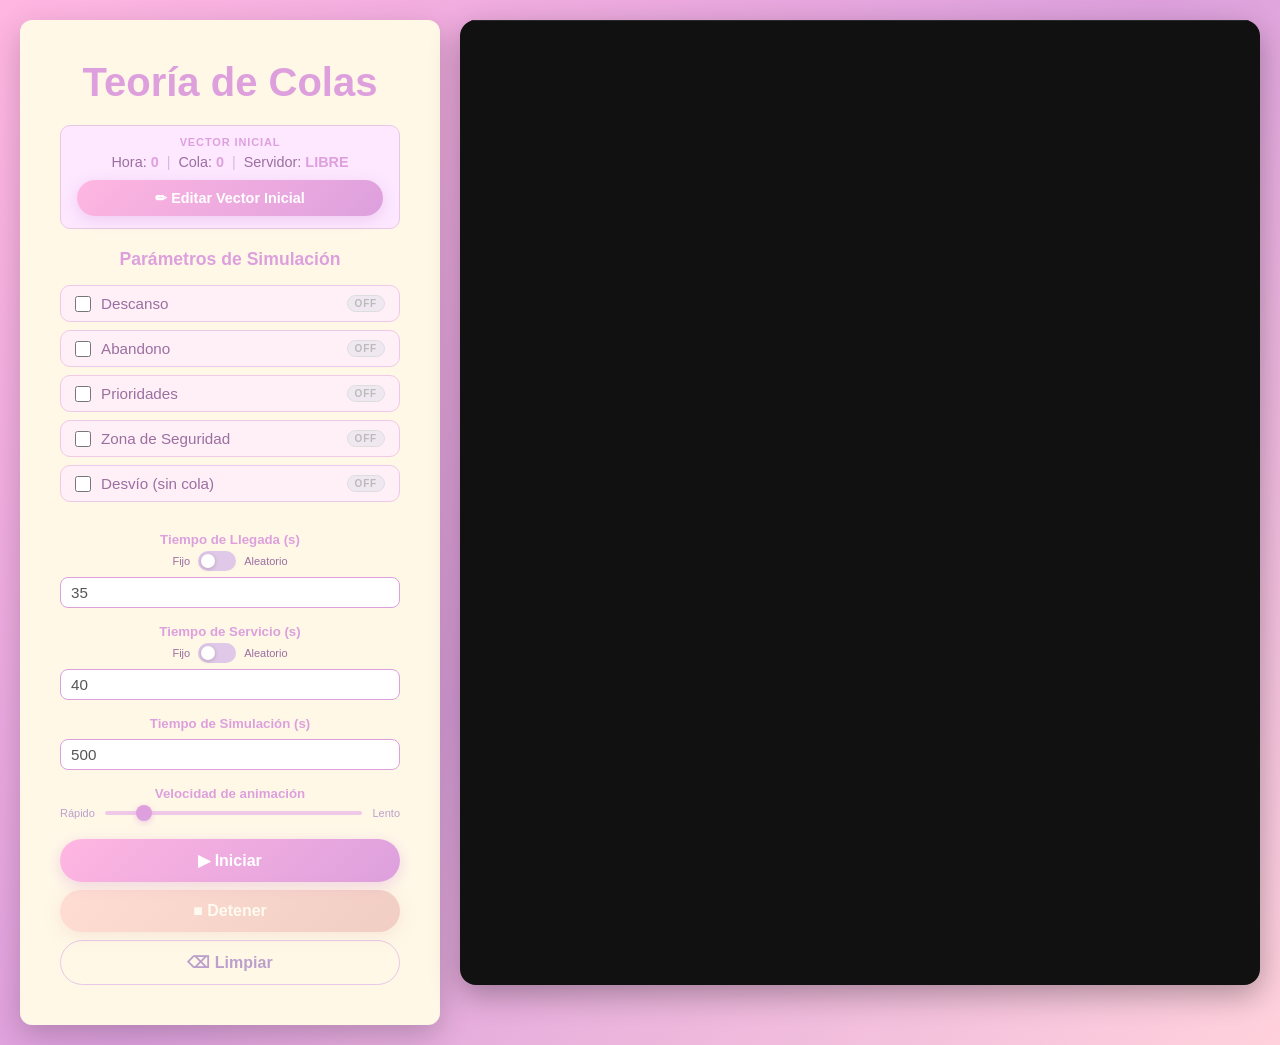
==== commit 37aa6f74: "PROBLEMA 2 y 3" ====
--- a/index.html
+++ b/index.html
@@ -153,6 +153,18 @@
           </div>
         </div>
 
+        <!-- DESVÍO -->
+        <div class="mod-item">
+          <label class="mod-header">
+            <input type="checkbox" class="modificador-check" data-mod="desvio" />
+            <span>Desvío (sin cola)</span>
+            <span class="mod-badge" id="badge_desvio">OFF</span>
+          </label>
+          <div class="mod-param" id="param-row_desvio">
+            <span class="param-label">Clientes que llegan con PS ocupado son desviados inmediatamente</span>
+          </div>
+        </div>
+
       </div>
 
       <br />
@@ -250,6 +262,7 @@
   <script src="modificadores/abandono.js"></script>
   <script src="modificadores/prioridades.js"></script>
   <script src="modificadores/seguridad.js"></script>
+  <script src="modificadores/desvio.js"></script>
   <script src="vectorInicial.js"></script>
   <script src="ui.js"></script>
 
--- a/style.css
+++ b/style.css
@@ -344,6 +344,7 @@
 .mod-badge-pill.abandono    { color: #ffc55a; background: rgba(74, 52,  0, 0.55); border: 1px solid #c8880a; }
 .mod-badge-pill.seguridad   { color: #6bb8ff; background: rgba(13, 42, 90, 0.55); border: 1px solid #2068cc; }
 .mod-badge-pill.prioridades { color: #c47dff; background: rgba(58, 13, 96, 0.55); border: 1px solid #7a30cc; }
+.mod-badge-pill.desvio      { color: #ff8a65; background: rgba(90, 30, 10, 0.55); border: 1px solid #cc4820; }
 
 /* Filas de estadísticas */
 .stat-row {
@@ -460,6 +461,16 @@
 #eventTable td.mod-prioridades                      { background: rgba(58,  13, 96, 0.18); }
 #eventBody tr:nth-child(even) td.mod-prioridades    { background: rgba(58,  13, 96, 0.28); }
 
+/* Desvío — naranja-rojo */
+#eventTable th.mod-desvio {
+  background: #5a1e0a;
+  color: #ff8a65;
+  border-bottom-color: #cc4820;
+  border-right-color: #6e250d;
+}
+#eventTable td.mod-desvio                           { background: rgba(90, 30, 10, 0.18); }
+#eventBody tr:nth-child(even) td.mod-desvio         { background: rgba(90, 30, 10, 0.28); }
+
 /* ─── VECTOR INICIAL DISPLAY ─────────────────────────────────── */
 .vector-display {
   background: #fde8ff;
@@ -637,17 +648,20 @@
 .vi-table th.mod-abandono    { background: #4a3400; color: #ffc55a; border-color: #5e4200; }
 .vi-table th.mod-seguridad   { background: #0d2a5a; color: #6bb8ff; border-color: #112f66; }
 .vi-table th.mod-prioridades { background: #3a0d60; color: #c47dff; border-color: #430f6e; }
+.vi-table th.mod-desvio      { background: #5a1e0a; color: #ff8a65; border-color: #6e250d; }
 
 /* Modificadores — celdas */
 .vi-table td.mod-descanso    { background: rgba(26, 74, 34, 0.10); }
 .vi-table td.mod-abandono    { background: rgba(74, 52,  0, 0.10); }
 .vi-table td.mod-seguridad   { background: rgba(13, 42, 90, 0.10); }
 .vi-table td.mod-prioridades { background: rgba(58, 13, 96, 0.10); }
+.vi-table td.mod-desvio      { background: rgba(90, 30, 10, 0.10); }
 
 .vi-table td.mod-descanso input,    .vi-table td.mod-descanso select    { background: rgba(26,74,34,0.08); border-color: rgba(45,154,69,0.4);   color: #2a6030; }
 .vi-table td.mod-abandono input,    .vi-table td.mod-abandono select    { background: rgba(74,52,0,0.08);  border-color: rgba(200,136,10,0.4);  color: #6b4a00; }
 .vi-table td.mod-seguridad input,   .vi-table td.mod-seguridad select   { background: rgba(13,42,90,0.08); border-color: rgba(32,104,204,0.4);  color: #0d3070; }
 .vi-table td.mod-prioridades input, .vi-table td.mod-prioridades select { background: rgba(58,13,96,0.08); border-color: rgba(122,48,204,0.4);  color: #4a1080; }
+.vi-table td.mod-desvio input,      .vi-table td.mod-desvio select      { background: rgba(90,30,10,0.08); border-color: rgba(204,72,32,0.4);   color: #7a2a0a; }
 
 /* ─── RESPONSIVE ────────────────────────────────────────────── */
 @media (max-width: 800px) {
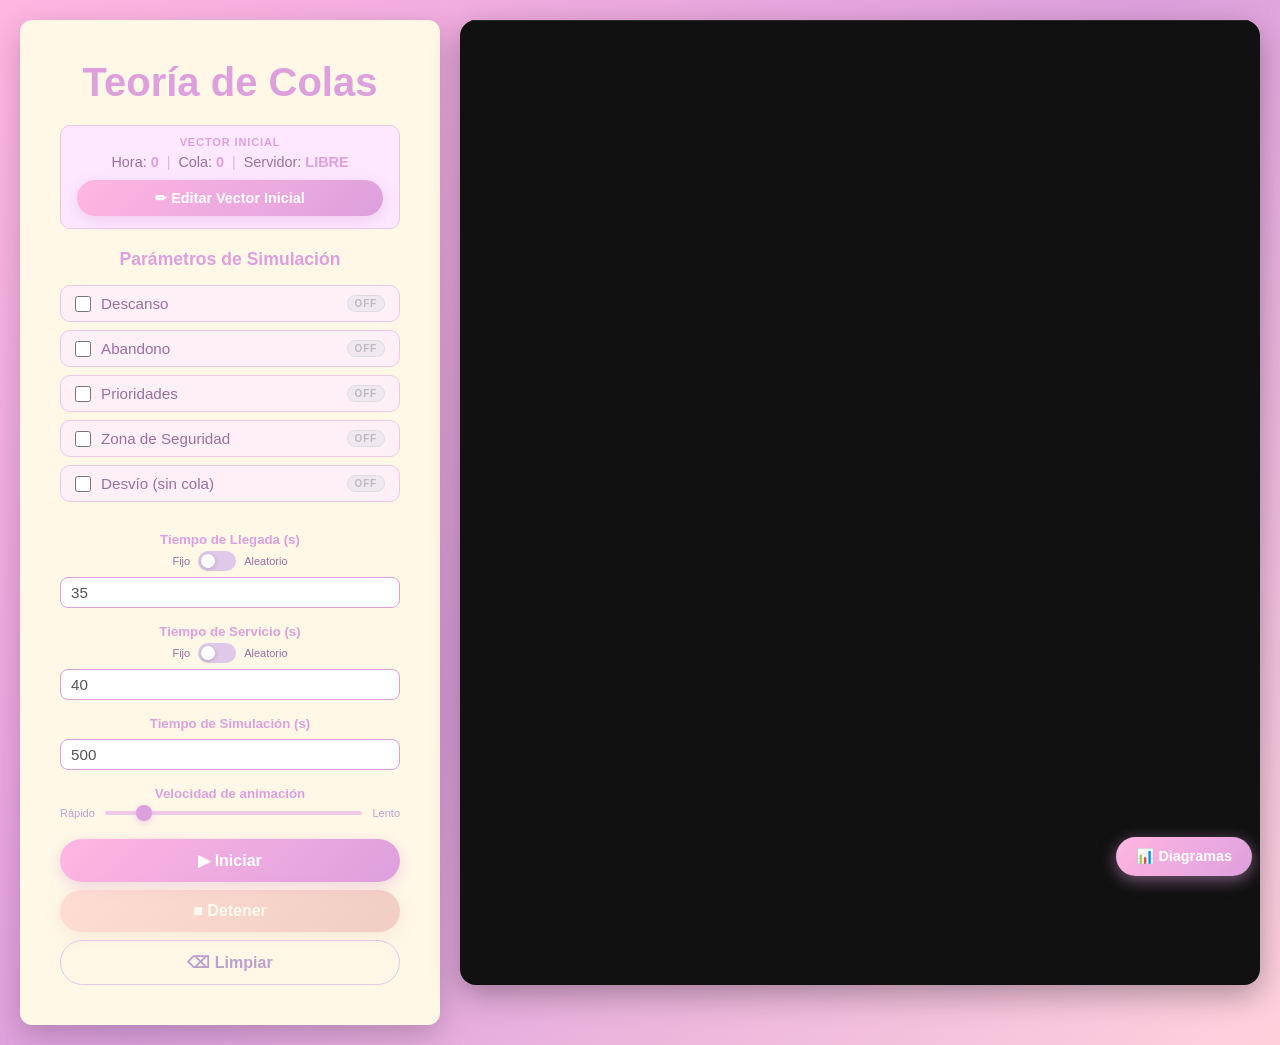
==== commit 1db886e0: "DIAGRAMAS? XD" ====
--- a/index.html
+++ b/index.html
@@ -256,6 +256,9 @@
     </div>
   </div>
 
+  <!-- Botón flotante: enlace a diagramas -->
+  <a class="btn-diagramas" href="diagramas.html" title="Ver Diagramas">📊 Diagramas</a>
+
   <!-- Orden obligatorio: motor → modificadores → vectorInicial → ui -->
   <script src="motor.js"></script>
   <script src="modificadores/descanso.js"></script>
--- a/style.css
+++ b/style.css
@@ -663,6 +663,29 @@
 .vi-table td.mod-prioridades input, .vi-table td.mod-prioridades select { background: rgba(58,13,96,0.08); border-color: rgba(122,48,204,0.4);  color: #4a1080; }
 .vi-table td.mod-desvio input,      .vi-table td.mod-desvio select      { background: rgba(90,30,10,0.08); border-color: rgba(204,72,32,0.4);   color: #7a2a0a; }
 
+/* ─── BOTÓN FLOTANTE DIAGRAMAS ──────────────────────────────── */
+.btn-diagramas {
+  position: fixed;
+  bottom: 24px;
+  right: 28px;
+  background: linear-gradient(135deg, #FFB6E1 0%, #DDA0DD 100%);
+  color: white;
+  font-weight: 700;
+  font-size: 0.9em;
+  text-decoration: none;
+  padding: 11px 20px;
+  border-radius: 25px;
+  box-shadow: 0 4px 16px rgba(221, 160, 221, 0.5);
+  transition: all 0.25s ease;
+  z-index: 500;
+  white-space: nowrap;
+}
+
+.btn-diagramas:hover {
+  transform: translateY(-2px);
+  box-shadow: 0 6px 22px rgba(221, 160, 221, 0.7);
+}
+
 /* ─── RESPONSIVE ────────────────────────────────────────────── */
 @media (max-width: 800px) {
   .layout {
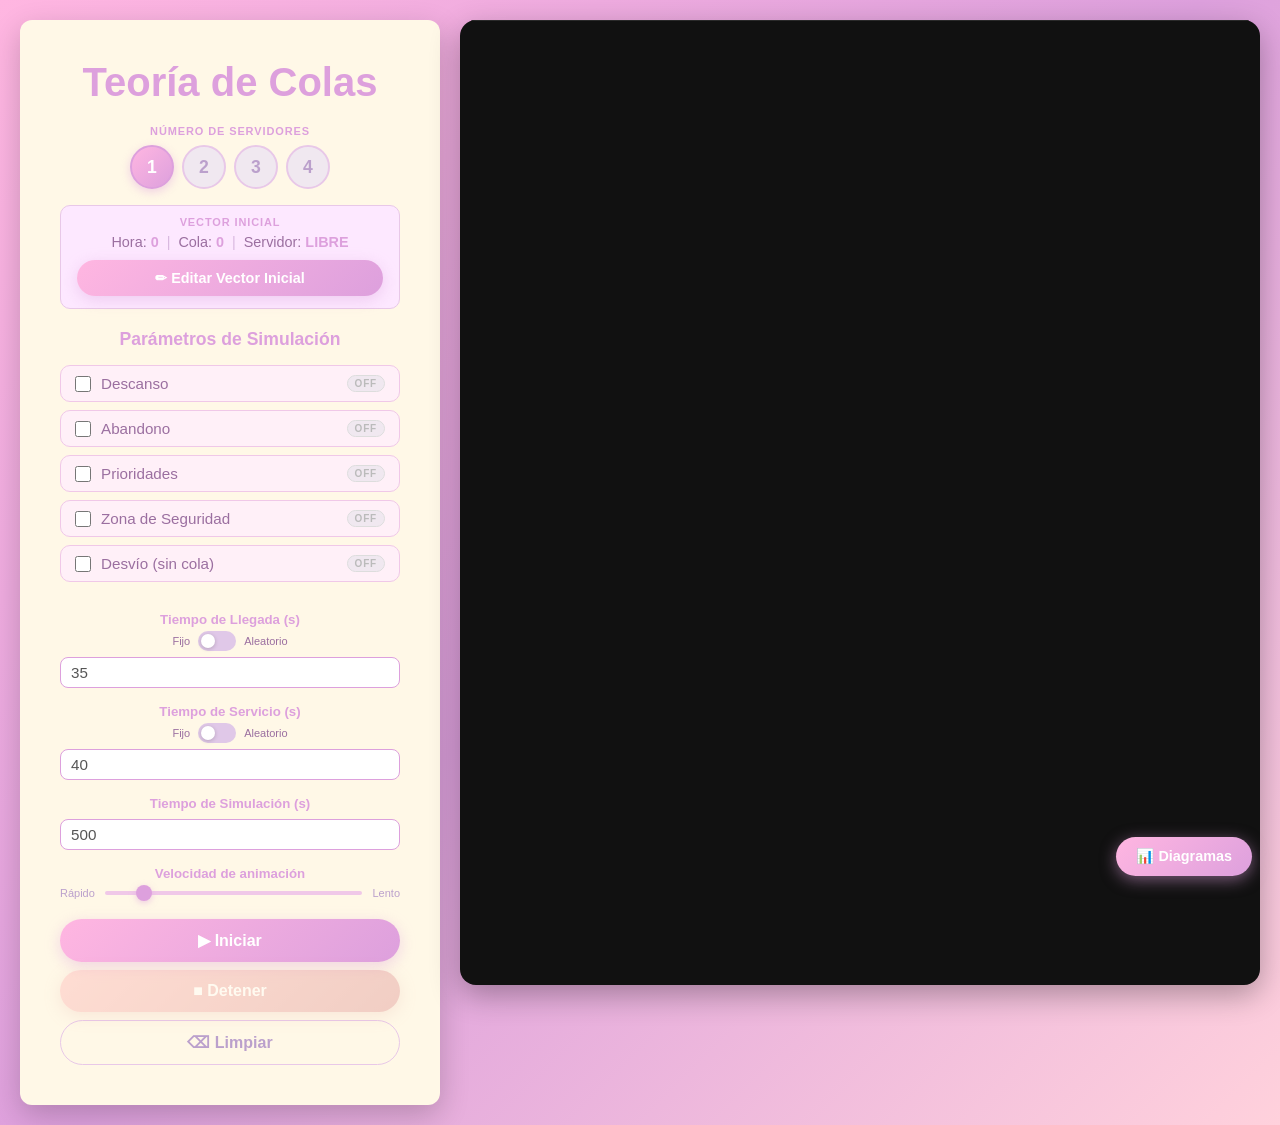
==== commit 1c8f3e61: "fix bugs críticos + multi-PS UI + mejoras de tabla Correcciones: - Prioridad de empate: fin de servi" ====
--- a/index.html
+++ b/index.html
@@ -15,199 +15,246 @@
 
       <h1>Teoría de Colas</h1>
 
-      <!-- ─── VECTOR INICIAL ─────────────────────────────────── -->
-      <div class="vector-display">
-        <span class="vector-title">Vector Inicial</span>
-        <div class="vector-values">
-          <span>Hora:&nbsp;<b id="vi_disp_hora">0</b></span>
-          <span class="vi-sep">|</span>
-          <span>Cola:&nbsp;<b id="vi_disp_cola">0</b></span>
-          <span class="vi-sep">|</span>
-          <span>Servidor:&nbsp;<b id="vi_disp_servidor">LIBRE</b></span>
+      <!-- ─── SELECTOR NÚMERO DE SERVIDORES ──────────────────── -->
+      <div class="server-selector">
+        <span class="selector-label">Número de servidores</span>
+        <div class="server-count-row">
+          <button class="srv-btn active" data-n="1">1</button>
+          <button class="srv-btn" data-n="2">2</button>
+          <button class="srv-btn" data-n="3">3</button>
+          <button class="srv-btn" data-n="4">4</button>
         </div>
-        <button onclick="abrirModalVector()">✏ Editar Vector Inicial</button>
-      </div>
-
-      <p><strong>Parámetros de Simulación</strong></p>
-
-      <div class="modifiers">
-
-        <!-- DESCANSO -->
-        <div class="mod-item">
-          <label class="mod-header">
-            <input type="checkbox" class="modificador-check" data-mod="descanso" />
-            <span>Descanso</span>
-            <span class="mod-badge" id="badge_descanso">OFF</span>
-          </label>
-          <div class="mod-param" id="param-row_descanso">
-
-            <span class="param-label">Duración descanso ΔD (s)</span>
+      </div>
+
+      <!-- ─── TIPO DE COLA (solo cuando >1 servidor) ─────────── -->
+      <div class="queue-type-section" id="queueTypeSection" style="display:none">
+        <span class="selector-label">Tipo de cola</span>
+        <div class="queue-type-grid">
+          <div class="queue-type-card" data-type="serie">
+            <img src="images/psenserie.png" alt="PS en serie" />
+            <span>PS en serie</span>
+          </div>
+          <div class="queue-type-card" data-type="paralelo">
+            <img src="images/psparalelo.png" alt="PS en paralelo" />
+            <span>PS en paralelo</span>
+          </div>
+          <div class="queue-type-card" data-type="unafilavarios">
+            <img src="images/unafilavariosps.png" alt="Una fila, varios PS" />
+            <span>Una fila, varios PS</span>
+          </div>
+        </div>
+      </div>
+
+      <!-- ─── PESTAÑAS PS (solo cuando >1 servidor) ──────────── -->
+      <div class="ps-tab-headers" id="psTabHeaders" style="display:none"></div>
+
+      <!-- ─── PANELES PS ──────────────────────────────────────── -->
+      <div id="psPanelsContainer">
+
+        <!-- PS1 (siempre presente, IDs originales sin sufijo) -->
+        <div class="ps-panel" id="psPanel_0" data-ps-index="0">
+
+          <!-- ─── VECTOR INICIAL ──────────────────────────────── -->
+          <div class="vector-display">
+            <span class="vector-title">Vector Inicial</span>
+            <div class="vector-values">
+              <span>Hora:&nbsp;<b id="vi_disp_hora">0</b></span>
+              <span class="vi-sep">|</span>
+              <span>Cola:&nbsp;<b id="vi_disp_cola">0</b></span>
+              <span class="vi-sep">|</span>
+              <span>Servidor:&nbsp;<b id="vi_disp_servidor">LIBRE</b></span>
+            </div>
+            <button onclick="abrirModalVector()">✏ Editar Vector Inicial</button>
+          </div>
+
+          <p><strong>Parámetros de Simulación</strong></p>
+
+          <div class="modifiers">
+
+            <!-- DESCANSO -->
+            <div class="mod-item">
+              <label class="mod-header">
+                <input type="checkbox" class="modificador-check" data-mod="descanso" />
+                <span>Descanso</span>
+                <span class="mod-badge" id="badge_descanso">OFF</span>
+              </label>
+              <div class="mod-param" id="param-row_descanso">
+
+                <span class="param-label">Duración descanso ΔD (s)</span>
+                <div class="tiempo-control">
+                  <div class="switch-row">
+                    <span class="switch-label">Fijo</span>
+                    <label class="switch">
+                      <input type="checkbox" class="modo-switch" data-key="deltaD" disabled />
+                      <span class="slider-switch"></span>
+                    </label>
+                    <span class="switch-label">Aleatorio</span>
+                  </div>
+                  <div class="tc-fijo" id="fijo_deltaD">
+                    <input type="number" disabled id="param_descanso" placeholder="Descanso (s)" value="60" />
+                  </div>
+                  <div class="tc-aleatorio" id="alea_deltaD" style="display:none">
+                    <input type="number" disabled class="rango-min" data-key="deltaD" placeholder="Mín (s)" value="40" />
+                    <input type="number" disabled class="rango-max" data-key="deltaD" placeholder="Máx (s)" value="80" />
+                  </div>
+                </div>
+
+                <span class="param-label">Duración trabajo ΔT (s)</span>
+                <div class="tiempo-control">
+                  <div class="switch-row">
+                    <span class="switch-label">Fijo</span>
+                    <label class="switch">
+                      <input type="checkbox" class="modo-switch" data-key="deltaT" disabled />
+                      <span class="slider-switch"></span>
+                    </label>
+                    <span class="switch-label">Aleatorio</span>
+                  </div>
+                  <div class="tc-fijo" id="fijo_deltaT">
+                    <input type="number" disabled id="param_descanso_trabajo" placeholder="Trabajo (s)" value="30" />
+                  </div>
+                  <div class="tc-aleatorio" id="alea_deltaT" style="display:none">
+                    <input type="number" disabled class="rango-min" data-key="deltaT" placeholder="Mín (s)" value="20" />
+                    <input type="number" disabled class="rango-max" data-key="deltaT" placeholder="Máx (s)" value="40" />
+                  </div>
+                </div>
+
+              </div>
+            </div>
+
+            <!-- ABANDONO -->
+            <div class="mod-item">
+              <label class="mod-header">
+                <input type="checkbox" class="modificador-check" data-mod="abandono" />
+                <span>Abandono</span>
+                <span class="mod-badge" id="badge_abandono">OFF</span>
+              </label>
+              <div class="mod-param" id="param-row_abandono">
+                <span class="param-label">Paciencia del cliente (s)</span>
+                <div class="tiempo-control">
+                  <div class="switch-row">
+                    <span class="switch-label">Fijo</span>
+                    <label class="switch">
+                      <input type="checkbox" class="modo-switch" data-key="abandono" disabled />
+                      <span class="slider-switch"></span>
+                    </label>
+                    <span class="switch-label">Aleatorio</span>
+                  </div>
+                  <div class="tc-fijo" id="fijo_abandono">
+                    <input type="number" disabled id="param_abandono" placeholder="Paciencia (s)" value="10" />
+                  </div>
+                  <div class="tc-aleatorio" id="alea_abandono" style="display:none">
+                    <input type="number" disabled class="rango-min" data-key="abandono" placeholder="Mín (s)" value="5" />
+                    <input type="number" disabled class="rango-max" data-key="abandono" placeholder="Máx (s)" value="20" />
+                  </div>
+                </div>
+              </div>
+            </div>
+
+            <!-- PRIORIDADES -->
+            <div class="mod-item">
+              <label class="mod-header">
+                <input type="checkbox" class="modificador-check" data-mod="prioridades" />
+                <span>Prioridades</span>
+                <span class="mod-badge" id="badge_prioridades">OFF</span>
+              </label>
+              <div class="mod-param" id="param-row_prioridades">
+                <span class="param-label">Intervalo llegada tipo B (s)</span>
+                <input type="number" disabled id="param_prioridades" placeholder="tLL tipo B (s)" value="45" />
+              </div>
+            </div>
+
+            <!-- SEGURIDAD -->
+            <div class="mod-item">
+              <label class="mod-header">
+                <input type="checkbox" class="modificador-check" data-mod="seguridad" />
+                <span>Zona de Seguridad</span>
+                <span class="mod-badge" id="badge_seguridad">OFF</span>
+              </label>
+              <div class="mod-param" id="param-row_seguridad">
+                <span class="param-label">Tiempo de cruce ZS (s)</span>
+                <div class="tiempo-control">
+                  <div class="switch-row">
+                    <span class="switch-label">Fijo</span>
+                    <label class="switch">
+                      <input type="checkbox" class="modo-switch" data-key="seguridad" disabled />
+                      <span class="slider-switch"></span>
+                    </label>
+                    <span class="switch-label">Aleatorio</span>
+                  </div>
+                  <div class="tc-fijo" id="fijo_seguridad">
+                    <input type="number" disabled id="param_seguridad" placeholder="Tiempo cruce ZS (s)" value="5" />
+                  </div>
+                  <div class="tc-aleatorio" id="alea_seguridad" style="display:none">
+                    <input type="number" disabled class="rango-min" data-key="seguridad" placeholder="Mín (s)" value="3" />
+                    <input type="number" disabled class="rango-max" data-key="seguridad" placeholder="Máx (s)" value="10" />
+                  </div>
+                </div>
+              </div>
+            </div>
+
+            <!-- DESVÍO -->
+            <div class="mod-item">
+              <label class="mod-header">
+                <input type="checkbox" class="modificador-check" data-mod="desvio" />
+                <span>Desvío (sin cola)</span>
+                <span class="mod-badge" id="badge_desvio">OFF</span>
+              </label>
+              <div class="mod-param" id="param-row_desvio">
+                <span class="param-label">Clientes que llegan con PS ocupado son desviados inmediatamente</span>
+              </div>
+            </div>
+
+          </div>
+
+          <br />
+
+          <!-- TIEMPO DE LLEGADA -->
+          <div class="tll-section">
+            <h5>Tiempo de Llegada (s)</h5>
             <div class="tiempo-control">
               <div class="switch-row">
                 <span class="switch-label">Fijo</span>
                 <label class="switch">
-                  <input type="checkbox" class="modo-switch" data-key="deltaD" disabled />
+                  <input type="checkbox" class="modo-switch" data-key="tLL" />
                   <span class="slider-switch"></span>
                 </label>
                 <span class="switch-label">Aleatorio</span>
               </div>
-              <div class="tc-fijo" id="fijo_deltaD">
-                <input type="number" disabled id="param_descanso" placeholder="Descanso (s)" value="60" />
-              </div>
-              <div class="tc-aleatorio" id="alea_deltaD" style="display:none">
-                <input type="number" disabled class="rango-min" data-key="deltaD" placeholder="Mín (s)" value="40" />
-                <input type="number" disabled class="rango-max" data-key="deltaD" placeholder="Máx (s)" value="80" />
-              </div>
-            </div>
-
-            <span class="param-label">Duración trabajo ΔT (s)</span>
-            <div class="tiempo-control">
-              <div class="switch-row">
-                <span class="switch-label">Fijo</span>
-                <label class="switch">
-                  <input type="checkbox" class="modo-switch" data-key="deltaT" disabled />
-                  <span class="slider-switch"></span>
-                </label>
-                <span class="switch-label">Aleatorio</span>
-              </div>
-              <div class="tc-fijo" id="fijo_deltaT">
-                <input type="number" disabled id="param_descanso_trabajo" placeholder="Trabajo (s)" value="30" />
-              </div>
-              <div class="tc-aleatorio" id="alea_deltaT" style="display:none">
-                <input type="number" disabled class="rango-min" data-key="deltaT" placeholder="Mín (s)" value="20" />
-                <input type="number" disabled class="rango-max" data-key="deltaT" placeholder="Máx (s)" value="40" />
-              </div>
-            </div>
-
-          </div>
+              <div class="tc-fijo" id="fijo_tLL">
+                <input type="number" id="tiempoLlegada" value="35" />
+              </div>
+              <div class="tc-aleatorio" id="alea_tLL" style="display:none">
+                <input type="number" class="rango-min" data-key="tLL" placeholder="Mín (s)" value="20" />
+                <input type="number" class="rango-max" data-key="tLL" placeholder="Máx (s)" value="50" />
+              </div>
+            </div>
+          </div>
+
+          <!-- TIEMPO DE SERVICIO -->
+          <h5>Tiempo de Servicio (s)</h5>
+          <div class="tiempo-control">
+            <div class="switch-row">
+              <span class="switch-label">Fijo</span>
+              <label class="switch">
+                <input type="checkbox" class="modo-switch" data-key="tS" />
+                <span class="slider-switch"></span>
+              </label>
+              <span class="switch-label">Aleatorio</span>
+            </div>
+            <div class="tc-fijo" id="fijo_tS">
+              <input type="number" id="tiempoServicio" value="40" />
+            </div>
+            <div class="tc-aleatorio" id="alea_tS" style="display:none">
+              <input type="number" class="rango-min" data-key="tS" placeholder="Mín (s)" value="25" />
+              <input type="number" class="rango-max" data-key="tS" placeholder="Máx (s)" value="55" />
+            </div>
+          </div>
+
         </div>
-
-        <!-- ABANDONO -->
-        <div class="mod-item">
-          <label class="mod-header">
-            <input type="checkbox" class="modificador-check" data-mod="abandono" />
-            <span>Abandono</span>
-            <span class="mod-badge" id="badge_abandono">OFF</span>
-          </label>
-          <div class="mod-param" id="param-row_abandono">
-            <span class="param-label">Paciencia del cliente (s)</span>
-            <div class="tiempo-control">
-              <div class="switch-row">
-                <span class="switch-label">Fijo</span>
-                <label class="switch">
-                  <input type="checkbox" class="modo-switch" data-key="abandono" disabled />
-                  <span class="slider-switch"></span>
-                </label>
-                <span class="switch-label">Aleatorio</span>
-              </div>
-              <div class="tc-fijo" id="fijo_abandono">
-                <input type="number" disabled id="param_abandono" placeholder="Paciencia (s)" value="10" />
-              </div>
-              <div class="tc-aleatorio" id="alea_abandono" style="display:none">
-                <input type="number" disabled class="rango-min" data-key="abandono" placeholder="Mín (s)" value="5" />
-                <input type="number" disabled class="rango-max" data-key="abandono" placeholder="Máx (s)" value="20" />
-              </div>
-            </div>
-          </div>
-        </div>
-
-        <!-- PRIORIDADES -->
-        <div class="mod-item">
-          <label class="mod-header">
-            <input type="checkbox" class="modificador-check" data-mod="prioridades" />
-            <span>Prioridades</span>
-            <span class="mod-badge" id="badge_prioridades">OFF</span>
-          </label>
-          <div class="mod-param" id="param-row_prioridades">
-            <span class="param-label">Intervalo llegada tipo B (s)</span>
-            <input type="number" disabled id="param_prioridades" placeholder="tLL tipo B (s)" value="45" />
-          </div>
-        </div>
-
-        <!-- SEGURIDAD -->
-        <div class="mod-item">
-          <label class="mod-header">
-            <input type="checkbox" class="modificador-check" data-mod="seguridad" />
-            <span>Zona de Seguridad</span>
-            <span class="mod-badge" id="badge_seguridad">OFF</span>
-          </label>
-          <div class="mod-param" id="param-row_seguridad">
-            <span class="param-label">Tiempo de cruce ZS (s)</span>
-            <div class="tiempo-control">
-              <div class="switch-row">
-                <span class="switch-label">Fijo</span>
-                <label class="switch">
-                  <input type="checkbox" class="modo-switch" data-key="seguridad" disabled />
-                  <span class="slider-switch"></span>
-                </label>
-                <span class="switch-label">Aleatorio</span>
-              </div>
-              <div class="tc-fijo" id="fijo_seguridad">
-                <input type="number" disabled id="param_seguridad" placeholder="Tiempo cruce ZS (s)" value="5" />
-              </div>
-              <div class="tc-aleatorio" id="alea_seguridad" style="display:none">
-                <input type="number" disabled class="rango-min" data-key="seguridad" placeholder="Mín (s)" value="3" />
-                <input type="number" disabled class="rango-max" data-key="seguridad" placeholder="Máx (s)" value="10" />
-              </div>
-            </div>
-          </div>
-        </div>
-
-        <!-- DESVÍO -->
-        <div class="mod-item">
-          <label class="mod-header">
-            <input type="checkbox" class="modificador-check" data-mod="desvio" />
-            <span>Desvío (sin cola)</span>
-            <span class="mod-badge" id="badge_desvio">OFF</span>
-          </label>
-          <div class="mod-param" id="param-row_desvio">
-            <span class="param-label">Clientes que llegan con PS ocupado son desviados inmediatamente</span>
-          </div>
-        </div>
-
-      </div>
-
-      <br />
-
-      <!-- TIEMPO DE LLEGADA -->
-      <h5>Tiempo de Llegada (s)</h5>
-      <div class="tiempo-control">
-        <div class="switch-row">
-          <span class="switch-label">Fijo</span>
-          <label class="switch">
-            <input type="checkbox" class="modo-switch" data-key="tLL" />
-            <span class="slider-switch"></span>
-          </label>
-          <span class="switch-label">Aleatorio</span>
-        </div>
-        <div class="tc-fijo" id="fijo_tLL">
-          <input type="number" id="tiempoLlegada" value="35" />
-        </div>
-        <div class="tc-aleatorio" id="alea_tLL" style="display:none">
-          <input type="number" class="rango-min" data-key="tLL" placeholder="Mín (s)" value="20" />
-          <input type="number" class="rango-max" data-key="tLL" placeholder="Máx (s)" value="50" />
-        </div>
-      </div>
-
-      <!-- TIEMPO DE SERVICIO -->
-      <h5>Tiempo de Servicio (s)</h5>
-      <div class="tiempo-control">
-        <div class="switch-row">
-          <span class="switch-label">Fijo</span>
-          <label class="switch">
-            <input type="checkbox" class="modo-switch" data-key="tS" />
-            <span class="slider-switch"></span>
-          </label>
-          <span class="switch-label">Aleatorio</span>
-        </div>
-        <div class="tc-fijo" id="fijo_tS">
-          <input type="number" id="tiempoServicio" value="40" />
-        </div>
-        <div class="tc-aleatorio" id="alea_tS" style="display:none">
-          <input type="number" class="rango-min" data-key="tS" placeholder="Mín (s)" value="25" />
-          <input type="number" class="rango-max" data-key="tS" placeholder="Máx (s)" value="55" />
-        </div>
-      </div>
+        <!-- fin #psPanel_0 — PS2+ se generan dinámicamente -->
+
+      </div>
+      <!-- fin #psPanelsContainer -->
 
       <h5>Tiempo de Simulación (s)</h5>
       <input type="number" id="tiempoSimulacion" value="500" />
@@ -239,7 +286,7 @@
 
   </div>
 
-  <!-- ─── MODAL VECTOR INICIAL ────────────────────────────── -->
+  <!-- ─── MODAL VECTOR INICIAL ──────────────────────────────── -->
   <div class="modal-overlay" id="modalVector">
     <div class="modal-box">
       <div class="modal-header">
--- a/style.css
+++ b/style.css
@@ -859,4 +859,207 @@
 
 .rango-error.visible {
   display: block;
+}
+
+/* ── Columna Gráficamente ─────────────────────────────────── */
+.graf-td {
+  white-space: nowrap;
+  text-align: left;
+  padding: 4px 10px;
+}
+.graf-srv-wrap {
+  display: inline-flex;
+  flex-direction: column;
+  align-items: center;
+  vertical-align: middle;
+  margin-right: 2px;
+}
+.graf-belly {
+  width: 12px;
+  height: 6px;
+  background: #888;
+  border-radius: 6px 6px 0 0;
+}
+.graf-srv {
+  display: inline-block;
+  width: 14px;
+  height: 14px;
+  border: 2px solid #ccc;
+  border-radius: 2px;
+}
+.graf-srv.busy {
+  background: #e0e0e0;
+  border-color: #aaa;
+}
+.graf-cli {
+  display: inline-block;
+  width: 13px;
+  height: 13px;
+  background: #bbb;
+  border: 2px solid #888;
+  border-radius: 50%;
+  vertical-align: middle;
+  margin-right: 2px;
+}
+
+/* ─── SELECTOR NÚMERO DE SERVIDORES ──────────────────────────── */
+.server-selector {
+  margin-bottom: 16px;
+}
+
+.selector-label {
+  display: block;
+  font-size: 11px;
+  font-weight: 700;
+  color: #DDA0DD;
+  text-transform: uppercase;
+  letter-spacing: 0.08em;
+  margin-bottom: 8px;
+}
+
+.server-count-row {
+  display: flex;
+  justify-content: center;
+  gap: 8px;
+}
+
+.srv-btn {
+  width: 44px;
+  height: 44px;
+  padding: 0;
+  border-radius: 50%;
+  font-size: 1.1em;
+  font-weight: 700;
+  background: #f0e8f0;
+  color: #bba0cc;
+  border: 2px solid #e8c8e8;
+  box-shadow: none;
+  cursor: pointer;
+  transition: all 0.2s;
+}
+
+.srv-btn:hover:not(.active) {
+  background: #fde8ff;
+  color: #DDA0DD;
+  border-color: #DDA0DD;
+  transform: translateY(-1px);
+  box-shadow: none;
+}
+
+.srv-btn.active {
+  background: linear-gradient(135deg, #FFB6E1, #DDA0DD);
+  color: white;
+  border-color: #DDA0DD;
+  box-shadow: 0 3px 10px rgba(221, 160, 221, 0.45);
+}
+
+/* ─── SELECTOR TIPO DE COLA ──────────────────────────────────── */
+.queue-type-section {
+  margin-bottom: 14px;
+  padding: 12px 12px 10px;
+  background: #fde8ff;
+  border: 1px solid #e8c8e8;
+  border-radius: 10px;
+}
+
+.queue-type-grid {
+  display: flex;
+  gap: 8px;
+  justify-content: center;
+}
+
+.queue-type-card {
+  display: flex;
+  flex-direction: column;
+  align-items: center;
+  gap: 6px;
+  padding: 8px 6px;
+  border: 2px solid #e8c8e8;
+  border-radius: 8px;
+  cursor: pointer;
+  background: white;
+  transition: all 0.2s;
+  flex: 1;
+}
+
+.queue-type-card:hover {
+  border-color: #DDA0DD;
+  background: #fdf5ff;
+  transform: translateY(-1px);
+}
+
+.queue-type-card.selected {
+  border-color: #DDA0DD;
+  background: #f5e0ff;
+  box-shadow: 0 2px 8px rgba(221, 160, 221, 0.35);
+}
+
+.queue-type-card img {
+  width: 100%;
+  height: 52px;
+  object-fit: contain;
+}
+
+.queue-type-card span {
+  font-size: 10px;
+  color: #9b6fa0;
+  font-weight: 600;
+  text-align: center;
+  line-height: 1.3;
+}
+
+.queue-type-card.selected span {
+  color: #c060d0;
+}
+
+/* ─── PESTAÑAS PS ────────────────────────────────────────────── */
+.ps-tab-headers {
+  display: flex;
+  gap: 5px;
+  margin-bottom: 14px;
+}
+
+.ps-tab-btn {
+  flex: 1;
+  padding: 8px 0;
+  font-size: 0.9em;
+  font-weight: 700;
+  background: #f0e8f0;
+  color: #bba0cc;
+  border: 1.5px solid #e8c8e8;
+  border-radius: 8px;
+  box-shadow: none;
+  cursor: pointer;
+  transition: all 0.2s;
+  width: auto;
+}
+
+.ps-tab-btn:hover:not(.active) {
+  background: #fde8ff;
+  color: #DDA0DD;
+  border-color: #DDA0DD;
+  transform: translateY(-1px);
+  box-shadow: none;
+}
+
+.ps-tab-btn.active {
+  background: linear-gradient(135deg, #FFB6E1, #DDA0DD);
+  color: white;
+  border-color: #DDA0DD;
+  box-shadow: 0 3px 10px rgba(221, 160, 221, 0.3);
+}
+
+/* ─── SECCIÓN TIEMPO DE LLEGADA (bloqueada según tipo de cola) ── */
+.tll-section.field-disabled {
+  opacity: 0.35;
+  pointer-events: none;
+}
+
+.tll-section.field-disabled h5::after {
+  content: " — no aplica";
+  font-size: 10px;
+  font-weight: 400;
+  color: #bba0cc;
+  text-transform: none;
+  letter-spacing: 0;
 }
